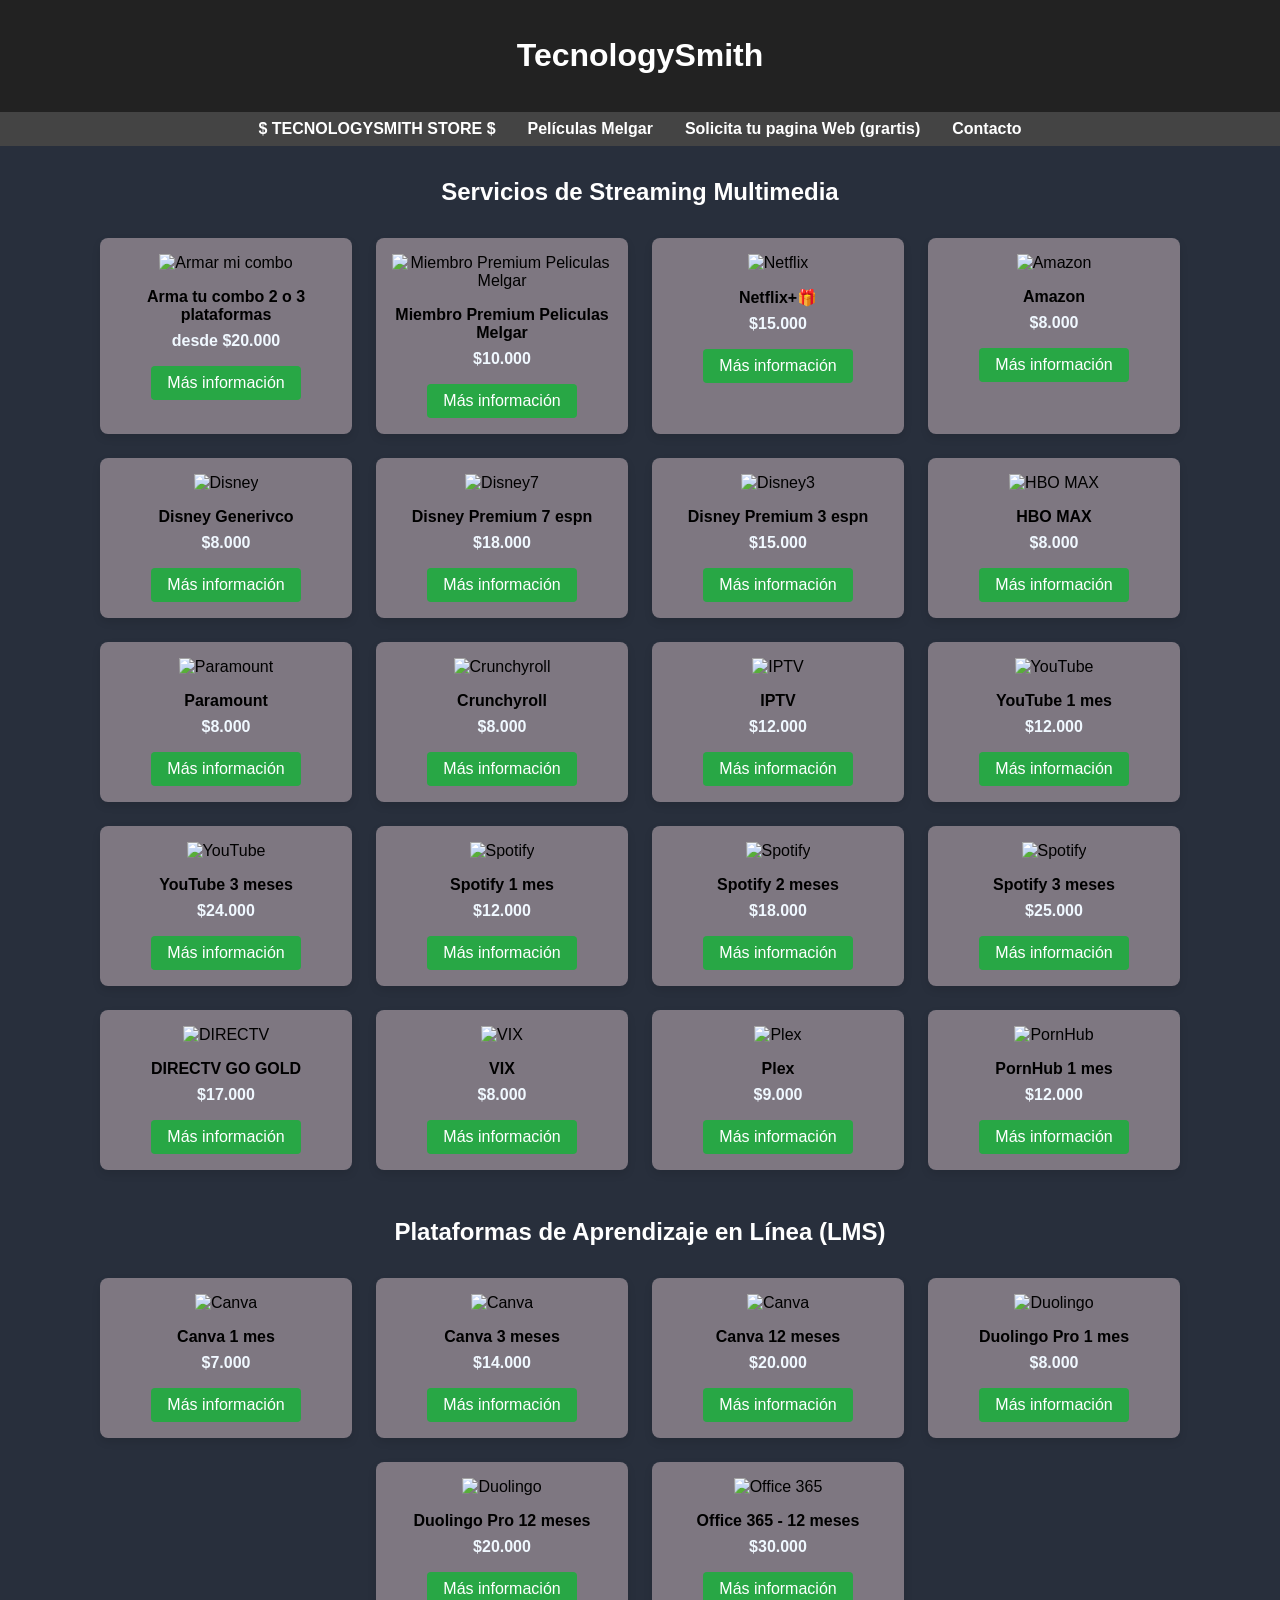
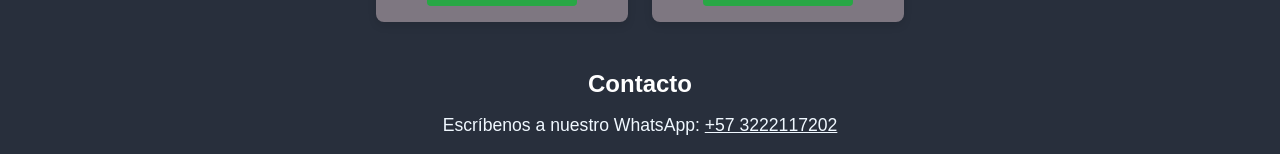
==== index.html @ 88e359df "Update card details and prices in index.html actualización de precios" ====
<!DOCTYPE html>
<html lang="es">
<head>
  <meta charset="UTF-8">
  <meta name="viewport" content="width=device-width, initial-scale=1.0">
  <title>Servicios Digitales - TecnologySmith</title>
  <link rel="icon" href="https://i.ibb.co/8DZznd47/image.png" type="image/png">
  <style>
    html {
  scroll-padding-top: 100px; /* ajusta según la altura de tu navbar */
  scroll-behavior: smooth;   /* para efecto suave */
    }
    body { font-family: Arial, sans-serif; margin: 0; background-color: #282f3c; }
    header { background-color: #222; padding: 1rem; color: white; text-align: center; }
    nav { background-color: #444; display: flex; justify-content: center; gap: 2rem; padding: 0.5rem 0; }
    nav a { color: white; text-decoration: none; font-weight: bold; }
    .section-title { color: white; margin: 2rem auto 1rem; text-align: center; font-size: 1.5rem; }
    p {color: aliceblue;}
    a {color: aliceblue;}
    .cards-container { display: flex; flex-wrap: wrap; justify-content: center; gap: 1.5rem; padding: 1rem; }
    .card { background-color: rgb(126, 119, 129); border-radius: 8px; width: 220px; box-shadow: 0 4px 8px rgba(0,0,0,0.1); text-align: center; padding: 1rem; }
    .card img { width: 100px; height: 100px; object-fit: contain; }
    .card h4 { margin: 1rem 0 0.5rem; }
    .card p { margin: 0.5rem 0; font-weight: bold; }
    .card a { display: inline-block; margin-top: 0.5rem; background-color: #28a745; color: white; padding: 0.5rem 1rem; border-radius: 4px; text-decoration: none; }
  </style>
</head>
<body>

  
  <header>
    <h1>TecnologySmith</h1>
  </header>

  <nav>
    <a href="https://tecnologysmith.github.io/TecnologySmithStore/">$ TECNOLOGYSMITH STORE $</a>
    <a href="https://tecnologysmith.github.io/Peliculas_Melgar.html/">Películas Melgar</a>
    <a href="https://tecnologysmith.github.io/pagina_web_gratis_2/">Solicita tu pagina Web (grartis)</a>
    <a href="#contacto">Contacto</a>
  </nav>

  <section id="streaming">
    <h2 class="section-title">Servicios de Streaming Multimedia</h2>
    <div class="cards-container">
      <div class="card"><img src="https://i.ibb.co/sZp8vVt/images.jpg" alt="Armar mi combo"><h4>Arma tu combo 2 o 3 plataformas</h4><p>desde $20.000</p><a href="https://wa.me/573222117202?text=Hola,%20vengo%20de%20la%20pagina%20y%20quiero%20armar%20mi%20combo%20desde%20$18.000">Más información</a></div>
      <div class="card"><img src="https://i.ibb.co/CpPVYsmy/image.png" alt="Miembro Premium Peliculas Melgar"><h4>Miembro Premium Peliculas Melgar</h4><p>$10.000</p><a href="https://wa.me/573222117202?text=Hola,%20vengo%20de%20la%20pagina%20y%20quiero%20ser%20premium%20$10.000">Más información</a></div>
      <div class="card"><img src="https://i.ibb.co/1JYhz0P1/download.png" alt="Netflix"><h4>Netflix+🎁</h4><p>$15.000</p><a href="https://wa.me/573222117202?text=Hola,%20vengo%20de%20la%20pagina%20y%20quiero%20comprar%20Netflix%20$15.000+🎁">Más información</a></div>
      <div class="card"><img src="https://i.ibb.co/ks0xQ8qT/download.png" alt="Amazon"><h4>Amazon</h4><p>$8.000</p><a href="https://wa.me/573222117202?text=Hola,%20vengo%20de%20la%20pagina%20y%20quiero%20comprar%20Amazon%20$8.000">Más información</a></div>
      <div class="card"><img src="https://upload.wikimedia.org/wikipedia/commons/3/3e/Disney%2B_logo.svg" alt="Disney"><h4>Disney Generivco</h4><p>$8.000</p><a href="https://wa.me/573222117202?text=Hola,%20vengo%20de%20la%20pagina%20y%20quiero%20comprar%20Disney%20$8.000">Más información</a></div>
       <div class="card"><img src="https://i.ibb.co/LX0SXJQg/5152f000-7d6a-4850-9b44-ccae770f310e.jpg" alt="Disney7"><h4>Disney Premium 7 espn</h4><p>$18.000</p><a href="https://wa.me/573222117202?text=Hola,%20vengo%20de%20la%20pagina%20y%20quiero%20comprar%20Disney%20$18.000">Más información</a></div>
       <div class="card"><img src="https://i.ibb.co/p6r0q39M/4ae8b569-9386-4364-a222-c90e71f98461.jpg" alt="Disney3"><h4>Disney Premium 3 espn</h4><p>$15.000</p><a href="https://wa.me/573222117202?text=Hola,%20vengo%20de%20la%20pagina%20y%20quiero%20comprar%20Disney%20$15.000">Más información</a></div>
      <div class="card"><img src="https://upload.wikimedia.org/wikipedia/commons/1/17/HBO_Max_Logo.svg" alt="HBO MAX"><h4>HBO MAX</h4><p>$8.000</p><a href="https://wa.me/573222117202?text=Hola,%20vengo%20de%20la%20pagina%20y%20quiero%20comprar%20HBO%20MAX%20$8.000">Más información</a></div>
      <div class="card"><img src="https://i.ibb.co/1fzgPzZL/download.jpg" alt="Paramount"><h4>Paramount</h4><p>$8.000</p><a href="https://wa.me/573222117202?text=Hola,%20vengo%20de%20la%20pagina%20y%20quiero%20comprar%20Paramount%20$8.000">Más información</a></div>
      <div class="card"><img src="https://i.ibb.co/213QN2Sd/download.jpg" alt="Crunchyroll"><h4>Crunchyroll</h4><p>$8.000</p><a href="https://wa.me/573222117202?text=Hola,%20vengo%20de%20la%20pagina%20y%20quiero%20comprar%20Crunchyroll%20$8.000">Más información</a></div>
      <div class="card"><img src="https://i.ibb.co/fzMTKFvB/download.jpg" alt="IPTV"><h4>IPTV</h4><p>$12.000</p><a href="https://wa.me/573222117202?text=Hola,%20vengo%20de%20la%20pagina%20y%20quiero%20comprar%20IPTV%20$10.000">Más información</a></div>
      <div class="card"><img src="https://upload.wikimedia.org/wikipedia/commons/b/b8/YouTube_Logo_2017.svg" alt="YouTube"><h4>YouTube 1 mes</h4><p>$12.000</p><a href="https://wa.me/573222117202?text=Hola,%20vengo%20de%20la%20pagina%20y%20quiero%20comprar%20YouTube%201%20mes%20$12.000">Más información</a></div>
      <div class="card"><img src="https://upload.wikimedia.org/wikipedia/commons/b/b8/YouTube_Logo_2017.svg" alt="YouTube"><h4>YouTube 3 meses</h4><p>$24.000</p><a href="https://wa.me/573222117202?text=Hola,%20vengo%20de%20la%20pagina%20y%20quiero%20comprar%20YouTube%203%20meses%20$24.000">Más información</a></div>
      <div class="card"><img src="https://upload.wikimedia.org/wikipedia/commons/1/19/Spotify_logo_without_text.svg" alt="Spotify"><h4>Spotify 1 mes</h4><p>$12.000</p><a href="https://wa.me/573222117202?text=Hola,%20vengo%20de%20la%20pagina%20y%20quiero%20comprar%20Spotify%201%20mes%20$12.000">Más información</a></div>
      <div class="card"><img src="https://upload.wikimedia.org/wikipedia/commons/1/19/Spotify_logo_without_text.svg" alt="Spotify"><h4>Spotify 2 meses</h4><p>$18.000</p><a href="https://wa.me/573222117202?text=Hola,%20vengo%20de%20la%20pagina%20y%20quiero%20comprar%20Spotify%202%20meses%20$18.000">Más información</a></div>
      <div class="card"><img src="https://upload.wikimedia.org/wikipedia/commons/1/19/Spotify_logo_without_text.svg" alt="Spotify"><h4>Spotify 3 meses</h4><p>$25.000</p><a href="https://wa.me/573222117202?text=Hola,%20vengo%20de%20la%20pagina%20y%20quiero%20comprar%20Spotify%203%20meses%20$25.000">Más información</a></div>
      <div class="card"><img src="https://i.ibb.co/SXzZcJ9P/image.png" alt="DIRECTV"><h4>DIRECTV GO GOLD</h4><p>$17.000</p><a href="https://wa.me/573222117202?text=Hola,%20vengo%20de%20la%20pagina%20y%20quiero%20comprar%20DIRECTV%20GO%20GOLD%20$17.000">Más información</a></div>
      <div class="card"><img src="https://i.ibb.co/jvc3ghQ3/image.png" alt="VIX"><h4>VIX</h4><p>$8.000</p><a href="https://wa.me/573222117202?text=Hola,%20vengo%20de%20la%20pagina%20y%20quiero%20comprar%20VIX%20$8.000">Más información</a></div>
      <div class="card"><img src="https://i.ibb.co/pjWVJ2SM/image.png" alt="Plex"><h4>Plex</h4><p>$9.000</p><a href="https://wa.me/573222117202?text=Hola,%20vengo%20de%20la%20pagina%20y%20quiero%20comprar%20Plex%20$9.000">Más información</a></div>
      <div class="card"><img src="https://i.ibb.co/8LYLqzZk/image.png" alt="PornHub"><h4>PornHub 1 mes</h4><p>$12.000</p><a href="https://wa.me/573222117202?text=Hola,%20vengo%20de%20la%20pagina%20y%20quiero%20comprar%20PornHub%201%20mes%20$12.000">Más información</a></div>
    </div>
  </section>

  <section id="lms">
    <h2 class="section-title">Plataformas de Aprendizaje en Línea (LMS)</h2>
    <div class="cards-container">
      <div class="card"><img src="https://i.ibb.co/ZzHTC28y/image.png" alt="Canva"><h4>Canva 1 mes</h4><p>$7.000</p><a href="https://wa.me/573222117202?text=Hola,%20vengo%20de%20la%20pagina%20y%20quiero%20comprar%20Canva%201%20mes%20$7.000">Más información</a></div>
      <div class="card"><img src="https://i.ibb.co/ZzHTC28y/image.png" alt="Canva"><h4>Canva 3 meses</h4><p>$14.000</p><a href="https://wa.me/573222117202?text=Hola,%20vengo%20de%20la%20pagina%20y%20quiero%20comprar%20Canva%203%20meses%20$14.000">Más información</a></div>
      <div class="card"><img src="https://i.ibb.co/ZzHTC28y/image.png" alt="Canva"><h4>Canva 12 meses</h4><p>$20.000</p><a href="https://wa.me/573222117202?text=Hola,%20vengo%20de%20la%20pagina%20y%20quiero%20comprar%20Canva%2012%20meses%20$20.000">Más información</a></div>
      <div class="card"><img src="https://i.ibb.co/tMQqkgcK/image.png" alt="Duolingo"><h4>Duolingo Pro 1 mes</h4><p>$8.000</p><a href="https://wa.me/573222117202?text=Hola,%20vengo%20de%20la%20pagina%20y%20quiero%20comprar%20Duolingo%20Pro%201%20mes%20$8.000">Más información</a></div>
      <div class="card"><img src="https://i.ibb.co/tMQqkgcK/image.png" alt="Duolingo"><h4>Duolingo Pro 12 meses</h4><p>$20.000</p><a href="https://wa.me/573222117202?text=Hola,%20vengo%20de%20la%20pagina%20y%20quiero%20comprar%20Duolingo%20Pro%2012%20meses%20$20.000">Más información</a></div>
      <div class="card"><img src="https://i.ibb.co/8nG2CgWk/image.png" alt="Office 365"><h4>Office 365 - 12 meses</h4><p>$30.000</p><a href="https://wa.me/573222117202?text=Hola,%20vengo%20de%20la%20pagina%20y%20quiero%20comprar%20Office%20365%2012%20meses%20$30.000">Más información</a></div>
    </div>
  </section>

  <section id="contacto">
    <h2 class="section-title">Contacto</h2>
    <p style="text-align:center; font-size: 1.1rem;">Escríbenos a nuestro WhatsApp: <a href="https://wa.me/573222117202">+57 3222117202</a></p>
  </section>
</body>
</html>
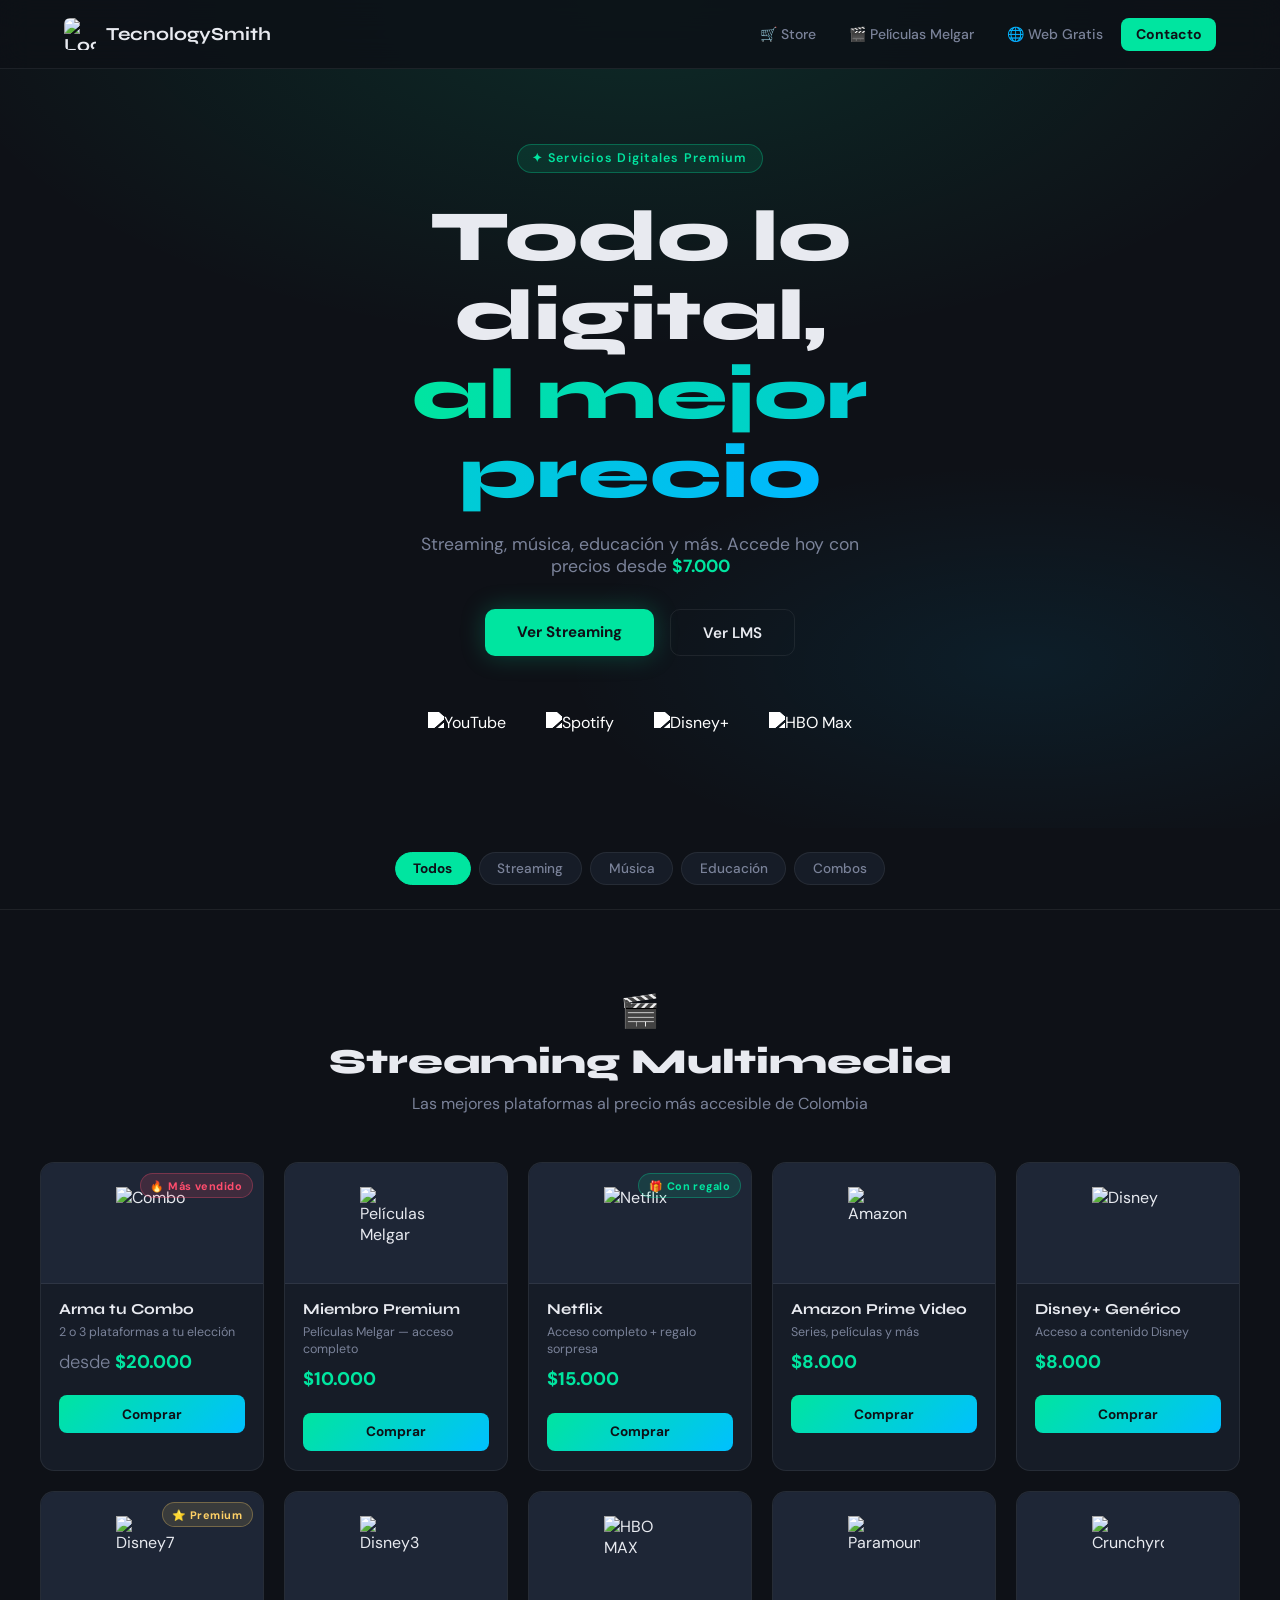
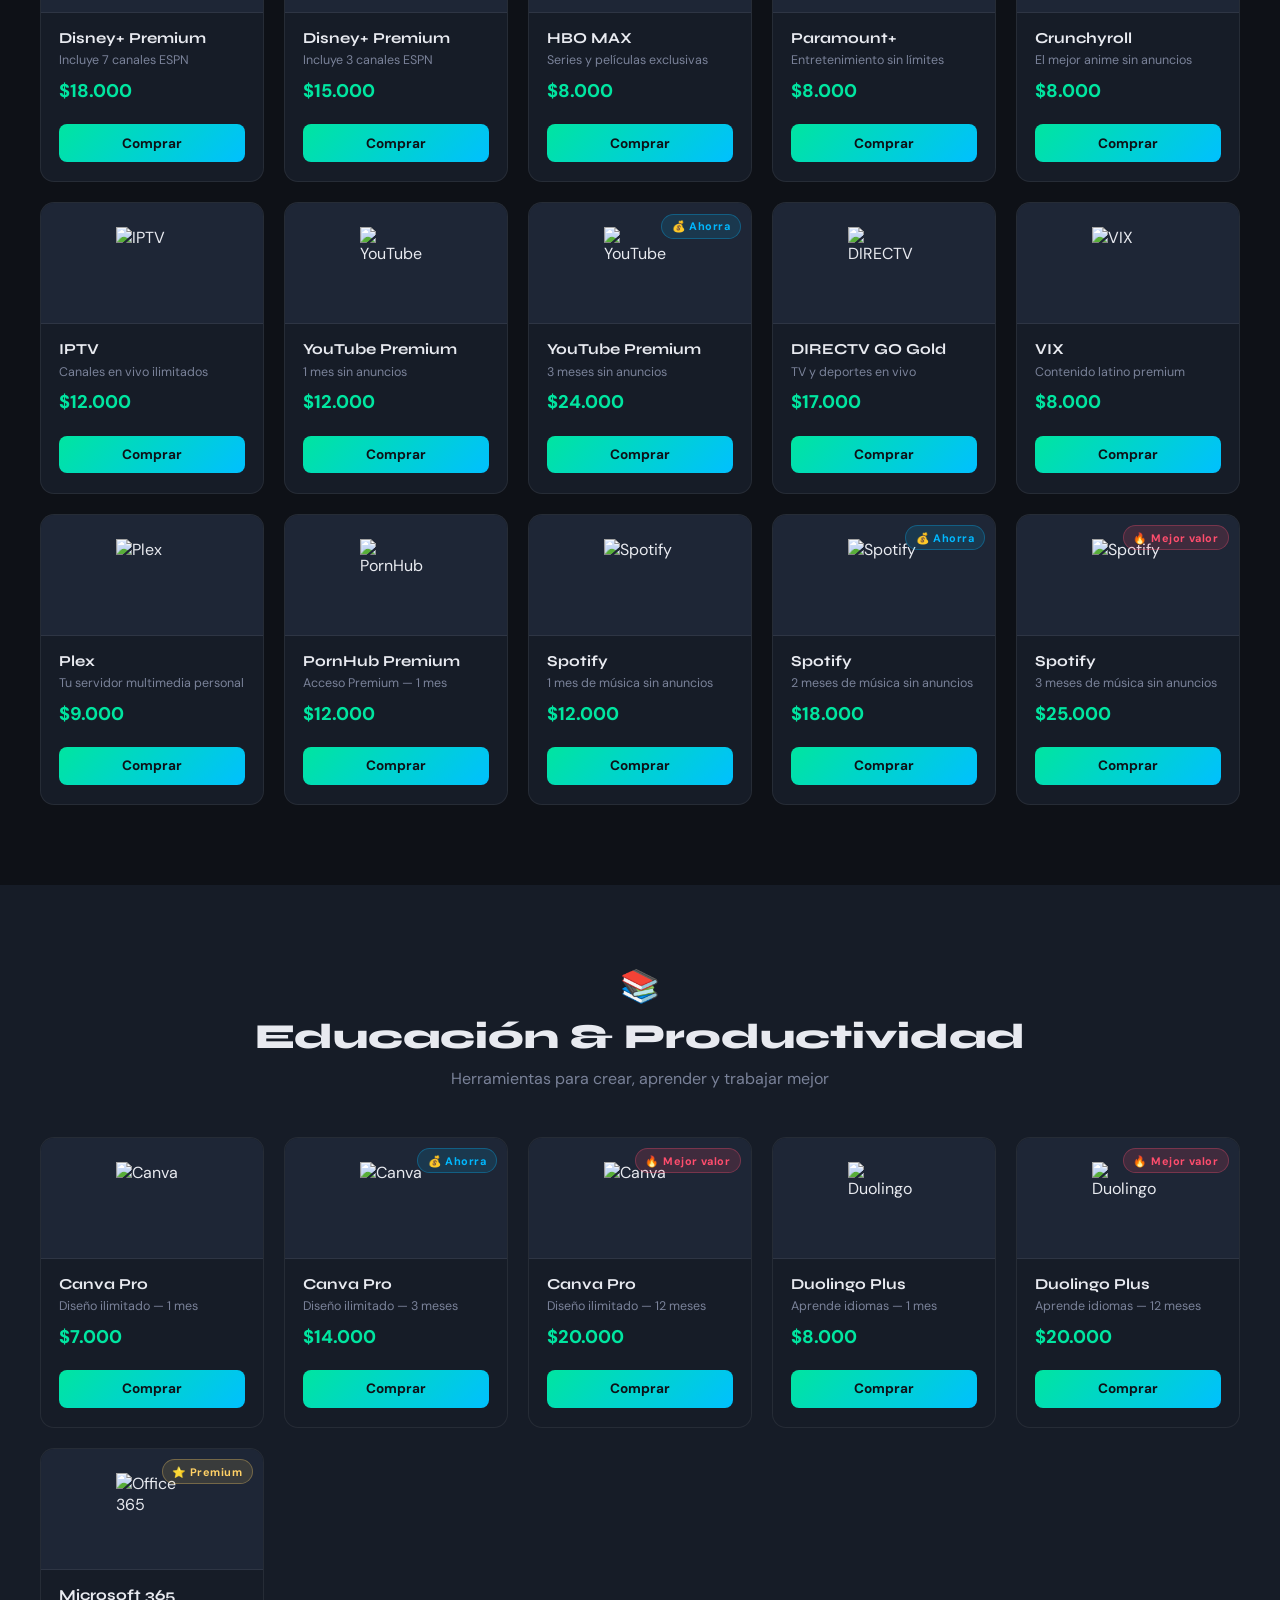
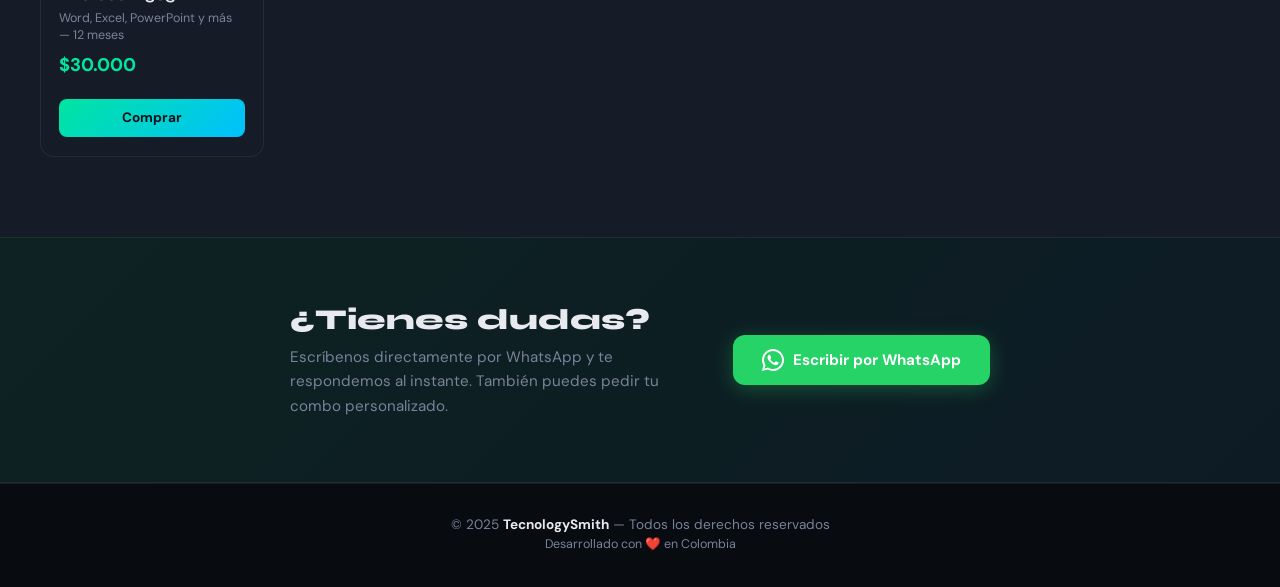
==== commit b7ca9397: "Add files via upload" ====
--- a/index.html
+++ b/index.html
@@ -3,83 +3,382 @@
 <head>
   <meta charset="UTF-8">
   <meta name="viewport" content="width=device-width, initial-scale=1.0">
-  <title>Servicios Digitales - TecnologySmith</title>
+  <title>TecnologySmith — Servicios Digitales</title>
   <link rel="icon" href="https://i.ibb.co/8DZznd47/image.png" type="image/png">
-  <style>
-    html {
-  scroll-padding-top: 100px; /* ajusta según la altura de tu navbar */
-  scroll-behavior: smooth;   /* para efecto suave */
-    }
-    body { font-family: Arial, sans-serif; margin: 0; background-color: #282f3c; }
-    header { background-color: #222; padding: 1rem; color: white; text-align: center; }
-    nav { background-color: #444; display: flex; justify-content: center; gap: 2rem; padding: 0.5rem 0; }
-    nav a { color: white; text-decoration: none; font-weight: bold; }
-    .section-title { color: white; margin: 2rem auto 1rem; text-align: center; font-size: 1.5rem; }
-    p {color: aliceblue;}
-    a {color: aliceblue;}
-    .cards-container { display: flex; flex-wrap: wrap; justify-content: center; gap: 1.5rem; padding: 1rem; }
-    .card { background-color: rgb(126, 119, 129); border-radius: 8px; width: 220px; box-shadow: 0 4px 8px rgba(0,0,0,0.1); text-align: center; padding: 1rem; }
-    .card img { width: 100px; height: 100px; object-fit: contain; }
-    .card h4 { margin: 1rem 0 0.5rem; }
-    .card p { margin: 0.5rem 0; font-weight: bold; }
-    .card a { display: inline-block; margin-top: 0.5rem; background-color: #28a745; color: white; padding: 0.5rem 1rem; border-radius: 4px; text-decoration: none; }
-  </style>
+  <link rel="preconnect" href="https://fonts.googleapis.com">
+  <link href="https://fonts.googleapis.com/css2?family=Syne:wght@400;600;700;800&family=DM+Sans:wght@300;400;500&display=swap" rel="stylesheet">
+  <link rel="stylesheet" href="styles.css">
 </head>
 <body>
 
-  
-  <header>
-    <h1>TecnologySmith</h1>
+  <!-- NAVBAR -->
+  <nav class="navbar" id="navbar">
+    <div class="nav-inner">
+      <a href="#" class="nav-logo">
+        <img src="https://i.ibb.co/8DZznd47/image.png" alt="Logo" class="logo-img">
+        <span>TecnologySmith</span>
+      </a>
+      <button class="hamburger" id="hamburger" aria-label="Menú">
+        <span></span><span></span><span></span>
+      </button>
+      <ul class="nav-links" id="nav-links">
+        <li><a href="https://tecnologysmith.github.io/TecnologySmithStore/" target="_blank">🛒 Store</a></li>
+        <li><a href="https://tecnologysmith.github.io/Peliculas_Melgar.html/" target="_blank">🎬 Películas Melgar</a></li>
+        <li><a href="https://tecnologysmith.github.io/pagina_web_gratis_2/" target="_blank">🌐 Web Gratis</a></li>
+        <li><a href="#contacto" class="nav-cta">Contacto</a></li>
+      </ul>
+    </div>
+  </nav>
+
+  <!-- HERO -->
+  <header class="hero">
+    <div class="hero-bg"></div>
+    <div class="hero-content">
+      <span class="hero-badge">✦ Servicios Digitales Premium</span>
+      <h1 class="hero-title">Todo lo digital,<br><em>al mejor precio</em></h1>
+      <p class="hero-sub">Streaming, música, educación y más. Accede hoy con precios desde <strong>$7.000</strong></p>
+      <div class="hero-btns">
+        <a href="#streaming" class="btn-primary">Ver Streaming</a>
+        <a href="#lms" class="btn-outline">Ver LMS</a>
+      </div>
+    </div>
+    <div class="hero-logos">
+      <img src="https://upload.wikimedia.org/wikipedia/commons/b/b8/YouTube_Logo_2017.svg" alt="YouTube">
+      <img src="https://upload.wikimedia.org/wikipedia/commons/1/19/Spotify_logo_without_text.svg" alt="Spotify">
+      <img src="https://upload.wikimedia.org/wikipedia/commons/3/3e/Disney%2B_logo.svg" alt="Disney+">
+      <img src="https://upload.wikimedia.org/wikipedia/commons/1/17/HBO_Max_Logo.svg" alt="HBO Max">
+    </div>
   </header>
 
-  <nav>
-    <a href="https://tecnologysmith.github.io/TecnologySmithStore/">$ TECNOLOGYSMITH STORE $</a>
-    <a href="https://tecnologysmith.github.io/Peliculas_Melgar.html/">Películas Melgar</a>
-    <a href="https://tecnologysmith.github.io/pagina_web_gratis_2/">Solicita tu pagina Web (grartis)</a>
-    <a href="#contacto">Contacto</a>
-  </nav>
-
-  <section id="streaming">
-    <h2 class="section-title">Servicios de Streaming Multimedia</h2>
-    <div class="cards-container">
-      <div class="card"><img src="https://i.ibb.co/sZp8vVt/images.jpg" alt="Armar mi combo"><h4>Arma tu combo 2 o 3 plataformas</h4><p>desde $20.000</p><a href="https://wa.me/573222117202?text=Hola,%20vengo%20de%20la%20pagina%20y%20quiero%20armar%20mi%20combo%20desde%20$18.000">Más información</a></div>
-      <div class="card"><img src="https://i.ibb.co/CpPVYsmy/image.png" alt="Miembro Premium Peliculas Melgar"><h4>Miembro Premium Peliculas Melgar</h4><p>$10.000</p><a href="https://wa.me/573222117202?text=Hola,%20vengo%20de%20la%20pagina%20y%20quiero%20ser%20premium%20$10.000">Más información</a></div>
-      <div class="card"><img src="https://i.ibb.co/1JYhz0P1/download.png" alt="Netflix"><h4>Netflix+🎁</h4><p>$15.000</p><a href="https://wa.me/573222117202?text=Hola,%20vengo%20de%20la%20pagina%20y%20quiero%20comprar%20Netflix%20$15.000+🎁">Más información</a></div>
-      <div class="card"><img src="https://i.ibb.co/ks0xQ8qT/download.png" alt="Amazon"><h4>Amazon</h4><p>$8.000</p><a href="https://wa.me/573222117202?text=Hola,%20vengo%20de%20la%20pagina%20y%20quiero%20comprar%20Amazon%20$8.000">Más información</a></div>
-      <div class="card"><img src="https://upload.wikimedia.org/wikipedia/commons/3/3e/Disney%2B_logo.svg" alt="Disney"><h4>Disney Generivco</h4><p>$8.000</p><a href="https://wa.me/573222117202?text=Hola,%20vengo%20de%20la%20pagina%20y%20quiero%20comprar%20Disney%20$8.000">Más información</a></div>
-       <div class="card"><img src="https://i.ibb.co/LX0SXJQg/5152f000-7d6a-4850-9b44-ccae770f310e.jpg" alt="Disney7"><h4>Disney Premium 7 espn</h4><p>$18.000</p><a href="https://wa.me/573222117202?text=Hola,%20vengo%20de%20la%20pagina%20y%20quiero%20comprar%20Disney%20$18.000">Más información</a></div>
-       <div class="card"><img src="https://i.ibb.co/p6r0q39M/4ae8b569-9386-4364-a222-c90e71f98461.jpg" alt="Disney3"><h4>Disney Premium 3 espn</h4><p>$15.000</p><a href="https://wa.me/573222117202?text=Hola,%20vengo%20de%20la%20pagina%20y%20quiero%20comprar%20Disney%20$15.000">Más información</a></div>
-      <div class="card"><img src="https://upload.wikimedia.org/wikipedia/commons/1/17/HBO_Max_Logo.svg" alt="HBO MAX"><h4>HBO MAX</h4><p>$8.000</p><a href="https://wa.me/573222117202?text=Hola,%20vengo%20de%20la%20pagina%20y%20quiero%20comprar%20HBO%20MAX%20$8.000">Más información</a></div>
-      <div class="card"><img src="https://i.ibb.co/1fzgPzZL/download.jpg" alt="Paramount"><h4>Paramount</h4><p>$8.000</p><a href="https://wa.me/573222117202?text=Hola,%20vengo%20de%20la%20pagina%20y%20quiero%20comprar%20Paramount%20$8.000">Más información</a></div>
-      <div class="card"><img src="https://i.ibb.co/213QN2Sd/download.jpg" alt="Crunchyroll"><h4>Crunchyroll</h4><p>$8.000</p><a href="https://wa.me/573222117202?text=Hola,%20vengo%20de%20la%20pagina%20y%20quiero%20comprar%20Crunchyroll%20$8.000">Más información</a></div>
-      <div class="card"><img src="https://i.ibb.co/fzMTKFvB/download.jpg" alt="IPTV"><h4>IPTV</h4><p>$12.000</p><a href="https://wa.me/573222117202?text=Hola,%20vengo%20de%20la%20pagina%20y%20quiero%20comprar%20IPTV%20$10.000">Más información</a></div>
-      <div class="card"><img src="https://upload.wikimedia.org/wikipedia/commons/b/b8/YouTube_Logo_2017.svg" alt="YouTube"><h4>YouTube 1 mes</h4><p>$12.000</p><a href="https://wa.me/573222117202?text=Hola,%20vengo%20de%20la%20pagina%20y%20quiero%20comprar%20YouTube%201%20mes%20$12.000">Más información</a></div>
-      <div class="card"><img src="https://upload.wikimedia.org/wikipedia/commons/b/b8/YouTube_Logo_2017.svg" alt="YouTube"><h4>YouTube 3 meses</h4><p>$24.000</p><a href="https://wa.me/573222117202?text=Hola,%20vengo%20de%20la%20pagina%20y%20quiero%20comprar%20YouTube%203%20meses%20$24.000">Más información</a></div>
-      <div class="card"><img src="https://upload.wikimedia.org/wikipedia/commons/1/19/Spotify_logo_without_text.svg" alt="Spotify"><h4>Spotify 1 mes</h4><p>$12.000</p><a href="https://wa.me/573222117202?text=Hola,%20vengo%20de%20la%20pagina%20y%20quiero%20comprar%20Spotify%201%20mes%20$12.000">Más información</a></div>
-      <div class="card"><img src="https://upload.wikimedia.org/wikipedia/commons/1/19/Spotify_logo_without_text.svg" alt="Spotify"><h4>Spotify 2 meses</h4><p>$18.000</p><a href="https://wa.me/573222117202?text=Hola,%20vengo%20de%20la%20pagina%20y%20quiero%20comprar%20Spotify%202%20meses%20$18.000">Más información</a></div>
-      <div class="card"><img src="https://upload.wikimedia.org/wikipedia/commons/1/19/Spotify_logo_without_text.svg" alt="Spotify"><h4>Spotify 3 meses</h4><p>$25.000</p><a href="https://wa.me/573222117202?text=Hola,%20vengo%20de%20la%20pagina%20y%20quiero%20comprar%20Spotify%203%20meses%20$25.000">Más información</a></div>
-      <div class="card"><img src="https://i.ibb.co/SXzZcJ9P/image.png" alt="DIRECTV"><h4>DIRECTV GO GOLD</h4><p>$17.000</p><a href="https://wa.me/573222117202?text=Hola,%20vengo%20de%20la%20pagina%20y%20quiero%20comprar%20DIRECTV%20GO%20GOLD%20$17.000">Más información</a></div>
-      <div class="card"><img src="https://i.ibb.co/jvc3ghQ3/image.png" alt="VIX"><h4>VIX</h4><p>$8.000</p><a href="https://wa.me/573222117202?text=Hola,%20vengo%20de%20la%20pagina%20y%20quiero%20comprar%20VIX%20$8.000">Más información</a></div>
-      <div class="card"><img src="https://i.ibb.co/pjWVJ2SM/image.png" alt="Plex"><h4>Plex</h4><p>$9.000</p><a href="https://wa.me/573222117202?text=Hola,%20vengo%20de%20la%20pagina%20y%20quiero%20comprar%20Plex%20$9.000">Más información</a></div>
-      <div class="card"><img src="https://i.ibb.co/8LYLqzZk/image.png" alt="PornHub"><h4>PornHub 1 mes</h4><p>$12.000</p><a href="https://wa.me/573222117202?text=Hola,%20vengo%20de%20la%20pagina%20y%20quiero%20comprar%20PornHub%201%20mes%20$12.000">Más información</a></div>
+  <!-- FILTER BAR -->
+  <div class="filter-bar">
+    <button class="filter-btn active" data-filter="all">Todos</button>
+    <button class="filter-btn" data-filter="streaming">Streaming</button>
+    <button class="filter-btn" data-filter="musica">Música</button>
+    <button class="filter-btn" data-filter="lms">Educación</button>
+    <button class="filter-btn" data-filter="combo">Combos</button>
+  </div>
+
+  <!-- STREAMING -->
+  <section id="streaming" class="section">
+    <div class="section-header">
+      <div class="section-tag">🎬</div>
+      <h2 class="section-title">Streaming Multimedia</h2>
+      <p class="section-desc">Las mejores plataformas al precio más accesible de Colombia</p>
+    </div>
+
+    <div class="cards-grid">
+
+      <div class="card" data-category="combo" data-aos>
+        <div class="card-badge badge-hot">🔥 Más vendido</div>
+        <div class="card-icon"><img src="https://i.ibb.co/sZp8vVt/images.jpg" alt="Combo"></div>
+        <div class="card-body">
+          <h4>Arma tu Combo</h4>
+          <p class="card-desc">2 o 3 plataformas a tu elección</p>
+          <div class="card-price">desde <strong>$20.000</strong></div>
+          <a class="card-btn" href="https://wa.me/573222117202?text=Hola,%20vengo%20de%20la%20pagina%20y%20quiero%20armar%20mi%20combo%20desde%20$18.000">Comprar</a>
+        </div>
+      </div>
+
+      <div class="card" data-category="streaming" data-aos>
+        <div class="card-icon"><img src="https://i.ibb.co/CpPVYsmy/image.png" alt="Películas Melgar"></div>
+        <div class="card-body">
+          <h4>Miembro Premium</h4>
+          <p class="card-desc">Películas Melgar — acceso completo</p>
+          <div class="card-price"><strong>$10.000</strong></div>
+          <a class="card-btn" href="https://wa.me/573222117202?text=Hola,%20vengo%20de%20la%20pagina%20y%20quiero%20ser%20premium%20$10.000">Comprar</a>
+        </div>
+      </div>
+
+      <div class="card" data-category="streaming" data-aos>
+        <div class="card-badge badge-gift">🎁 Con regalo</div>
+        <div class="card-icon"><img src="https://i.ibb.co/1JYhz0P1/download.png" alt="Netflix"></div>
+        <div class="card-body">
+          <h4>Netflix</h4>
+          <p class="card-desc">Acceso completo + regalo sorpresa</p>
+          <div class="card-price"><strong>$15.000</strong></div>
+          <a class="card-btn" href="https://wa.me/573222117202?text=Hola,%20vengo%20de%20la%20pagina%20y%20quiero%20comprar%20Netflix%20$15.000+🎁">Comprar</a>
+        </div>
+      </div>
+
+      <div class="card" data-category="streaming" data-aos>
+        <div class="card-icon"><img src="https://i.ibb.co/ks0xQ8qT/download.png" alt="Amazon"></div>
+        <div class="card-body">
+          <h4>Amazon Prime Video</h4>
+          <p class="card-desc">Series, películas y más</p>
+          <div class="card-price"><strong>$8.000</strong></div>
+          <a class="card-btn" href="https://wa.me/573222117202?text=Hola,%20vengo%20de%20la%20pagina%20y%20quiero%20comprar%20Amazon%20$8.000">Comprar</a>
+        </div>
+      </div>
+
+      <div class="card" data-category="streaming" data-aos>
+        <div class="card-icon"><img src="https://upload.wikimedia.org/wikipedia/commons/3/3e/Disney%2B_logo.svg" alt="Disney"></div>
+        <div class="card-body">
+          <h4>Disney+ Genérico</h4>
+          <p class="card-desc">Acceso a contenido Disney</p>
+          <div class="card-price"><strong>$8.000</strong></div>
+          <a class="card-btn" href="https://wa.me/573222117202?text=Hola,%20vengo%20de%20la%20pagina%20y%20quiero%20comprar%20Disney%20$8.000">Comprar</a>
+        </div>
+      </div>
+
+      <div class="card" data-category="streaming" data-aos>
+        <div class="card-badge badge-premium">⭐ Premium</div>
+        <div class="card-icon"><img src="https://i.ibb.co/LX0SXJQg/5152f000-7d6a-4850-9b44-ccae770f310e.jpg" alt="Disney7"></div>
+        <div class="card-body">
+          <h4>Disney+ Premium</h4>
+          <p class="card-desc">Incluye 7 canales ESPN</p>
+          <div class="card-price"><strong>$18.000</strong></div>
+          <a class="card-btn" href="https://wa.me/573222117202?text=Hola,%20vengo%20de%20la%20pagina%20y%20quiero%20comprar%20Disney%20$18.000">Comprar</a>
+        </div>
+      </div>
+
+      <div class="card" data-category="streaming" data-aos>
+        <div class="card-icon"><img src="https://i.ibb.co/p6r0q39M/4ae8b569-9386-4364-a222-c90e71f98461.jpg" alt="Disney3"></div>
+        <div class="card-body">
+          <h4>Disney+ Premium</h4>
+          <p class="card-desc">Incluye 3 canales ESPN</p>
+          <div class="card-price"><strong>$15.000</strong></div>
+          <a class="card-btn" href="https://wa.me/573222117202?text=Hola,%20vengo%20de%20la%20pagina%20y%20quiero%20comprar%20Disney%20$15.000">Comprar</a>
+        </div>
+      </div>
+
+      <div class="card" data-category="streaming" data-aos>
+        <div class="card-icon"><img src="https://upload.wikimedia.org/wikipedia/commons/1/17/HBO_Max_Logo.svg" alt="HBO MAX"></div>
+        <div class="card-body">
+          <h4>HBO MAX</h4>
+          <p class="card-desc">Series y películas exclusivas</p>
+          <div class="card-price"><strong>$8.000</strong></div>
+          <a class="card-btn" href="https://wa.me/573222117202?text=Hola,%20vengo%20de%20la%20pagina%20y%20quiero%20comprar%20HBO%20MAX%20$8.000">Comprar</a>
+        </div>
+      </div>
+
+      <div class="card" data-category="streaming" data-aos>
+        <div class="card-icon"><img src="https://i.ibb.co/1fzgPzZL/download.jpg" alt="Paramount"></div>
+        <div class="card-body">
+          <h4>Paramount+</h4>
+          <p class="card-desc">Entretenimiento sin límites</p>
+          <div class="card-price"><strong>$8.000</strong></div>
+          <a class="card-btn" href="https://wa.me/573222117202?text=Hola,%20vengo%20de%20la%20pagina%20y%20quiero%20comprar%20Paramount%20$8.000">Comprar</a>
+        </div>
+      </div>
+
+      <div class="card" data-category="streaming" data-aos>
+        <div class="card-icon"><img src="https://i.ibb.co/213QN2Sd/download.jpg" alt="Crunchyroll"></div>
+        <div class="card-body">
+          <h4>Crunchyroll</h4>
+          <p class="card-desc">El mejor anime sin anuncios</p>
+          <div class="card-price"><strong>$8.000</strong></div>
+          <a class="card-btn" href="https://wa.me/573222117202?text=Hola,%20vengo%20de%20la%20pagina%20y%20quiero%20comprar%20Crunchyroll%20$8.000">Comprar</a>
+        </div>
+      </div>
+
+      <div class="card" data-category="streaming" data-aos>
+        <div class="card-icon"><img src="https://i.ibb.co/fzMTKFvB/download.jpg" alt="IPTV"></div>
+        <div class="card-body">
+          <h4>IPTV</h4>
+          <p class="card-desc">Canales en vivo ilimitados</p>
+          <div class="card-price"><strong>$12.000</strong></div>
+          <a class="card-btn" href="https://wa.me/573222117202?text=Hola,%20vengo%20de%20la%20pagina%20y%20quiero%20comprar%20IPTV%20$10.000">Comprar</a>
+        </div>
+      </div>
+
+      <div class="card" data-category="streaming" data-aos>
+        <div class="card-icon"><img src="https://upload.wikimedia.org/wikipedia/commons/b/b8/YouTube_Logo_2017.svg" alt="YouTube"></div>
+        <div class="card-body">
+          <h4>YouTube Premium</h4>
+          <p class="card-desc">1 mes sin anuncios</p>
+          <div class="card-price"><strong>$12.000</strong></div>
+          <a class="card-btn" href="https://wa.me/573222117202?text=Hola,%20vengo%20de%20la%20pagina%20y%20quiero%20comprar%20YouTube%201%20mes%20$12.000">Comprar</a>
+        </div>
+      </div>
+
+      <div class="card" data-category="streaming" data-aos>
+        <div class="card-badge badge-savings">💰 Ahorra</div>
+        <div class="card-icon"><img src="https://upload.wikimedia.org/wikipedia/commons/b/b8/YouTube_Logo_2017.svg" alt="YouTube"></div>
+        <div class="card-body">
+          <h4>YouTube Premium</h4>
+          <p class="card-desc">3 meses sin anuncios</p>
+          <div class="card-price"><strong>$24.000</strong></div>
+          <a class="card-btn" href="https://wa.me/573222117202?text=Hola,%20vengo%20de%20la%20pagina%20y%20quiero%20comprar%20YouTube%203%20meses%20$24.000">Comprar</a>
+        </div>
+      </div>
+
+      <div class="card" data-category="streaming" data-aos>
+        <div class="card-icon"><img src="https://i.ibb.co/SXzZcJ9P/image.png" alt="DIRECTV"></div>
+        <div class="card-body">
+          <h4>DIRECTV GO Gold</h4>
+          <p class="card-desc">TV y deportes en vivo</p>
+          <div class="card-price"><strong>$17.000</strong></div>
+          <a class="card-btn" href="https://wa.me/573222117202?text=Hola,%20vengo%20de%20la%20pagina%20y%20quiero%20comprar%20DIRECTV%20GO%20GOLD%20$17.000">Comprar</a>
+        </div>
+      </div>
+
+      <div class="card" data-category="streaming" data-aos>
+        <div class="card-icon"><img src="https://i.ibb.co/jvc3ghQ3/image.png" alt="VIX"></div>
+        <div class="card-body">
+          <h4>VIX</h4>
+          <p class="card-desc">Contenido latino premium</p>
+          <div class="card-price"><strong>$8.000</strong></div>
+          <a class="card-btn" href="https://wa.me/573222117202?text=Hola,%20vengo%20de%20la%20pagina%20y%20quiero%20comprar%20VIX%20$8.000">Comprar</a>
+        </div>
+      </div>
+
+      <div class="card" data-category="streaming" data-aos>
+        <div class="card-icon"><img src="https://i.ibb.co/pjWVJ2SM/image.png" alt="Plex"></div>
+        <div class="card-body">
+          <h4>Plex</h4>
+          <p class="card-desc">Tu servidor multimedia personal</p>
+          <div class="card-price"><strong>$9.000</strong></div>
+          <a class="card-btn" href="https://wa.me/573222117202?text=Hola,%20vengo%20de%20la%20pagina%20y%20quiero%20comprar%20Plex%20$9.000">Comprar</a>
+        </div>
+      </div>
+
+      <div class="card" data-category="streaming" data-aos>
+        <div class="card-icon"><img src="https://i.ibb.co/8LYLqzZk/image.png" alt="PornHub"></div>
+        <div class="card-body">
+          <h4>PornHub Premium</h4>
+          <p class="card-desc">Acceso Premium — 1 mes</p>
+          <div class="card-price"><strong>$12.000</strong></div>
+          <a class="card-btn" href="https://wa.me/573222117202?text=Hola,%20vengo%20de%20la%20pagina%20y%20quiero%20comprar%20PornHub%201%20mes%20$12.000">Comprar</a>
+        </div>
+      </div>
+
+      <!-- MÚSICA -->
+      <div class="card" data-category="musica" data-aos>
+        <div class="card-icon"><img src="https://upload.wikimedia.org/wikipedia/commons/1/19/Spotify_logo_without_text.svg" alt="Spotify"></div>
+        <div class="card-body">
+          <h4>Spotify</h4>
+          <p class="card-desc">1 mes de música sin anuncios</p>
+          <div class="card-price"><strong>$12.000</strong></div>
+          <a class="card-btn" href="https://wa.me/573222117202?text=Hola,%20vengo%20de%20la%20pagina%20y%20quiero%20comprar%20Spotify%201%20mes%20$12.000">Comprar</a>
+        </div>
+      </div>
+
+      <div class="card" data-category="musica" data-aos>
+        <div class="card-badge badge-savings">💰 Ahorra</div>
+        <div class="card-icon"><img src="https://upload.wikimedia.org/wikipedia/commons/1/19/Spotify_logo_without_text.svg" alt="Spotify"></div>
+        <div class="card-body">
+          <h4>Spotify</h4>
+          <p class="card-desc">2 meses de música sin anuncios</p>
+          <div class="card-price"><strong>$18.000</strong></div>
+          <a class="card-btn" href="https://wa.me/573222117202?text=Hola,%20vengo%20de%20la%20pagina%20y%20quiero%20comprar%20Spotify%202%20meses%20$18.000">Comprar</a>
+        </div>
+      </div>
+
+      <div class="card" data-category="musica" data-aos>
+        <div class="card-badge badge-hot">🔥 Mejor valor</div>
+        <div class="card-icon"><img src="https://upload.wikimedia.org/wikipedia/commons/1/19/Spotify_logo_without_text.svg" alt="Spotify"></div>
+        <div class="card-body">
+          <h4>Spotify</h4>
+          <p class="card-desc">3 meses de música sin anuncios</p>
+          <div class="card-price"><strong>$25.000</strong></div>
+          <a class="card-btn" href="https://wa.me/573222117202?text=Hola,%20vengo%20de%20la%20pagina%20y%20quiero%20comprar%20Spotify%203%20meses%20$25.000">Comprar</a>
+        </div>
+      </div>
+
     </div>
   </section>
 
-  <section id="lms">
-    <h2 class="section-title">Plataformas de Aprendizaje en Línea (LMS)</h2>
-    <div class="cards-container">
-      <div class="card"><img src="https://i.ibb.co/ZzHTC28y/image.png" alt="Canva"><h4>Canva 1 mes</h4><p>$7.000</p><a href="https://wa.me/573222117202?text=Hola,%20vengo%20de%20la%20pagina%20y%20quiero%20comprar%20Canva%201%20mes%20$7.000">Más información</a></div>
-      <div class="card"><img src="https://i.ibb.co/ZzHTC28y/image.png" alt="Canva"><h4>Canva 3 meses</h4><p>$14.000</p><a href="https://wa.me/573222117202?text=Hola,%20vengo%20de%20la%20pagina%20y%20quiero%20comprar%20Canva%203%20meses%20$14.000">Más información</a></div>
-      <div class="card"><img src="https://i.ibb.co/ZzHTC28y/image.png" alt="Canva"><h4>Canva 12 meses</h4><p>$20.000</p><a href="https://wa.me/573222117202?text=Hola,%20vengo%20de%20la%20pagina%20y%20quiero%20comprar%20Canva%2012%20meses%20$20.000">Más información</a></div>
-      <div class="card"><img src="https://i.ibb.co/tMQqkgcK/image.png" alt="Duolingo"><h4>Duolingo Pro 1 mes</h4><p>$8.000</p><a href="https://wa.me/573222117202?text=Hola,%20vengo%20de%20la%20pagina%20y%20quiero%20comprar%20Duolingo%20Pro%201%20mes%20$8.000">Más información</a></div>
-      <div class="card"><img src="https://i.ibb.co/tMQqkgcK/image.png" alt="Duolingo"><h4>Duolingo Pro 12 meses</h4><p>$20.000</p><a href="https://wa.me/573222117202?text=Hola,%20vengo%20de%20la%20pagina%20y%20quiero%20comprar%20Duolingo%20Pro%2012%20meses%20$20.000">Más información</a></div>
-      <div class="card"><img src="https://i.ibb.co/8nG2CgWk/image.png" alt="Office 365"><h4>Office 365 - 12 meses</h4><p>$30.000</p><a href="https://wa.me/573222117202?text=Hola,%20vengo%20de%20la%20pagina%20y%20quiero%20comprar%20Office%20365%2012%20meses%20$30.000">Más información</a></div>
+  <!-- LMS -->
+  <section id="lms" class="section section-alt">
+    <div class="section-header">
+      <div class="section-tag">📚</div>
+      <h2 class="section-title">Educación & Productividad</h2>
+      <p class="section-desc">Herramientas para crear, aprender y trabajar mejor</p>
+    </div>
+
+    <div class="cards-grid">
+
+      <div class="card" data-category="lms" data-aos>
+        <div class="card-icon"><img src="https://i.ibb.co/ZzHTC28y/image.png" alt="Canva"></div>
+        <div class="card-body">
+          <h4>Canva Pro</h4>
+          <p class="card-desc">Diseño ilimitado — 1 mes</p>
+          <div class="card-price"><strong>$7.000</strong></div>
+          <a class="card-btn" href="https://wa.me/573222117202?text=Hola,%20vengo%20de%20la%20pagina%20y%20quiero%20comprar%20Canva%201%20mes%20$7.000">Comprar</a>
+        </div>
+      </div>
+
+      <div class="card" data-category="lms" data-aos>
+        <div class="card-badge badge-savings">💰 Ahorra</div>
+        <div class="card-icon"><img src="https://i.ibb.co/ZzHTC28y/image.png" alt="Canva"></div>
+        <div class="card-body">
+          <h4>Canva Pro</h4>
+          <p class="card-desc">Diseño ilimitado — 3 meses</p>
+          <div class="card-price"><strong>$14.000</strong></div>
+          <a class="card-btn" href="https://wa.me/573222117202?text=Hola,%20vengo%20de%20la%20pagina%20y%20quiero%20comprar%20Canva%203%20meses%20$14.000">Comprar</a>
+        </div>
+      </div>
+
+      <div class="card" data-category="lms" data-aos>
+        <div class="card-badge badge-hot">🔥 Mejor valor</div>
+        <div class="card-icon"><img src="https://i.ibb.co/ZzHTC28y/image.png" alt="Canva"></div>
+        <div class="card-body">
+          <h4>Canva Pro</h4>
+          <p class="card-desc">Diseño ilimitado — 12 meses</p>
+          <div class="card-price"><strong>$20.000</strong></div>
+          <a class="card-btn" href="https://wa.me/573222117202?text=Hola,%20vengo%20de%20la%20pagina%20y%20quiero%20comprar%20Canva%2012%20meses%20$20.000">Comprar</a>
+        </div>
+      </div>
+
+      <div class="card" data-category="lms" data-aos>
+        <div class="card-icon"><img src="https://i.ibb.co/tMQqkgcK/image.png" alt="Duolingo"></div>
+        <div class="card-body">
+          <h4>Duolingo Plus</h4>
+          <p class="card-desc">Aprende idiomas — 1 mes</p>
+          <div class="card-price"><strong>$8.000</strong></div>
+          <a class="card-btn" href="https://wa.me/573222117202?text=Hola,%20vengo%20de%20la%20pagina%20y%20quiero%20comprar%20Duolingo%20Pro%201%20mes%20$8.000">Comprar</a>
+        </div>
+      </div>
+
+      <div class="card" data-category="lms" data-aos>
+        <div class="card-badge badge-hot">🔥 Mejor valor</div>
+        <div class="card-icon"><img src="https://i.ibb.co/tMQqkgcK/image.png" alt="Duolingo"></div>
+        <div class="card-body">
+          <h4>Duolingo Plus</h4>
+          <p class="card-desc">Aprende idiomas — 12 meses</p>
+          <div class="card-price"><strong>$20.000</strong></div>
+          <a class="card-btn" href="https://wa.me/573222117202?text=Hola,%20vengo%20de%20la%20pagina%20y%20quiero%20comprar%20Duolingo%20Pro%2012%20meses%20$20.000">Comprar</a>
+        </div>
+      </div>
+
+      <div class="card" data-category="lms" data-aos>
+        <div class="card-badge badge-premium">⭐ Premium</div>
+        <div class="card-icon"><img src="https://i.ibb.co/8nG2CgWk/image.png" alt="Office 365"></div>
+        <div class="card-body">
+          <h4>Microsoft 365</h4>
+          <p class="card-desc">Word, Excel, PowerPoint y más — 12 meses</p>
+          <div class="card-price"><strong>$30.000</strong></div>
+          <a class="card-btn" href="https://wa.me/573222117202?text=Hola,%20vengo%20de%20la%20pagina%20y%20quiero%20comprar%20Office%20365%2012%20meses%20$30.000">Comprar</a>
+        </div>
+      </div>
+
     </div>
   </section>
 
-  <section id="contacto">
-    <h2 class="section-title">Contacto</h2>
-    <p style="text-align:center; font-size: 1.1rem;">Escríbenos a nuestro WhatsApp: <a href="https://wa.me/573222117202">+57 3222117202</a></p>
+  <!-- CONTACTO -->
+  <section id="contacto" class="section-contact">
+    <div class="contact-inner">
+      <div class="contact-text">
+        <h2>¿Tienes dudas?</h2>
+        <p>Escríbenos directamente por WhatsApp y te respondemos al instante. También puedes pedir tu combo personalizado.</p>
+      </div>
+      <a class="contact-btn" href="https://wa.me/573222117202?text=Hola,%20tengo%20una%20pregunta%20sobre%20los%20servicios" target="_blank">
+        <svg viewBox="0 0 24 24" fill="currentColor" width="22" height="22"><path d="M17.472 14.382c-.297-.149-1.758-.867-2.03-.967-.273-.099-.471-.148-.67.15-.197.297-.767.966-.94 1.164-.173.199-.347.223-.644.075-.297-.15-1.255-.463-2.39-1.475-.883-.788-1.48-1.761-1.653-2.059-.173-.297-.018-.458.13-.606.134-.133.298-.347.446-.52.149-.174.198-.298.298-.497.099-.198.05-.371-.025-.52-.075-.149-.669-1.612-.916-2.207-.242-.579-.487-.5-.669-.51-.173-.008-.371-.01-.57-.01-.198 0-.52.074-.792.372-.272.297-1.04 1.016-1.04 2.479 0 1.462 1.065 2.875 1.213 3.074.149.198 2.096 3.2 5.077 4.487.709.306 1.262.489 1.694.625.712.227 1.36.195 1.871.118.571-.085 1.758-.719 2.006-1.413.248-.694.248-1.289.173-1.413-.074-.124-.272-.198-.57-.347z"/><path d="M12 0C5.373 0 0 5.373 0 12c0 2.123.554 4.118 1.528 5.855L0 24l6.335-1.508A11.945 11.945 0 0012 24c6.627 0 12-5.373 12-12S18.627 0 12 0zm0 21.818a9.797 9.797 0 01-5.031-1.388l-.361-.214-3.74.98.998-3.648-.235-.374A9.793 9.793 0 012.182 12C2.182 6.57 6.57 2.182 12 2.182S21.818 6.57 21.818 12 17.43 21.818 12 21.818z"/></svg>
+        Escribir por WhatsApp
+      </a>
+    </div>
   </section>
+
+  <!-- FOOTER -->
+  <footer class="footer">
+    <p>© 2025 <strong>TecnologySmith</strong> — Todos los derechos reservados</p>
+    <p class="footer-sub">Desarrollado con ❤️ en Colombia</p>
+  </footer>
+
+  <!-- BACK TO TOP -->
+  <button class="back-top" id="backTop" aria-label="Volver arriba">↑</button>
+
+  <script src="script.js"></script>
 </body>
 </html>
--- a/styles.css
+++ b/styles.css
@@ -0,0 +1,374 @@
+/* ===========================
+   TECNOLOGYSMITH — STYLES.CSS
+   =========================== */
+
+:root {
+  --bg:       #0e1117;
+  --surface:  #161c27;
+  --surface2: #1e2636;
+  --border:   rgba(255,255,255,0.07);
+  --accent:   #00e5a0;
+  --accent2:  #00b8ff;
+  --danger:   #ff4d6d;
+  --gold:     #ffd166;
+  --text:     #e8eaf0;
+  --muted:    #7a8299;
+  --radius:   14px;
+  --font-head: 'Syne', sans-serif;
+  --font-body: 'DM Sans', sans-serif;
+}
+
+*, *::before, *::after { box-sizing: border-box; margin: 0; padding: 0; }
+
+html {
+  scroll-behavior: smooth;
+  scroll-padding-top: 80px;
+}
+
+body {
+  font-family: var(--font-body);
+  background: var(--bg);
+  color: var(--text);
+  overflow-x: hidden;
+}
+
+/* ── SCROLLBAR ── */
+::-webkit-scrollbar { width: 6px; }
+::-webkit-scrollbar-track { background: var(--bg); }
+::-webkit-scrollbar-thumb { background: var(--accent); border-radius: 99px; }
+
+/* ── NAVBAR ── */
+.navbar {
+  position: fixed; top: 0; left: 0; right: 0; z-index: 1000;
+  background: rgba(14,17,23,0.85);
+  backdrop-filter: blur(16px);
+  border-bottom: 1px solid var(--border);
+  transition: background 0.3s;
+}
+.navbar.scrolled { background: rgba(14,17,23,0.97); }
+
+.nav-inner {
+  max-width: 1200px; margin: 0 auto;
+  padding: 0 1.5rem;
+  height: 68px;
+  display: flex; align-items: center; justify-content: space-between;
+}
+
+.nav-logo {
+  display: flex; align-items: center; gap: 0.6rem;
+  text-decoration: none; color: var(--text);
+  font-family: var(--font-head); font-size: 1.15rem; font-weight: 700;
+}
+.logo-img { width: 32px; height: 32px; object-fit: contain; border-radius: 6px; }
+
+.nav-links {
+  display: flex; align-items: center; gap: 0.25rem;
+  list-style: none;
+}
+.nav-links li a {
+  color: var(--muted); text-decoration: none;
+  font-size: 0.875rem; font-weight: 500;
+  padding: 0.45rem 0.9rem; border-radius: 8px;
+  transition: color 0.2s, background 0.2s;
+}
+.nav-links li a:hover { color: var(--text); background: var(--surface2); }
+
+.nav-cta {
+  background: var(--accent) !important;
+  color: #0e1117 !important;
+  font-weight: 700 !important;
+}
+.nav-cta:hover { background: #00c988 !important; }
+
+.hamburger {
+  display: none;
+  flex-direction: column; gap: 5px;
+  background: none; border: none; cursor: pointer; padding: 4px;
+}
+.hamburger span {
+  display: block; width: 22px; height: 2px;
+  background: var(--text); border-radius: 2px;
+  transition: transform 0.3s, opacity 0.3s;
+}
+
+/* ── HERO ── */
+.hero {
+  min-height: 92vh;
+  display: flex; flex-direction: column;
+  align-items: center; justify-content: center;
+  padding: 120px 1.5rem 4rem;
+  position: relative; overflow: hidden;
+  text-align: center;
+}
+
+.hero-bg {
+  position: absolute; inset: 0; z-index: 0;
+  background:
+    radial-gradient(ellipse 80% 60% at 50% 0%, rgba(0,229,160,0.12) 0%, transparent 70%),
+    radial-gradient(ellipse 60% 40% at 80% 80%, rgba(0,184,255,0.08) 0%, transparent 60%);
+}
+
+.hero-content { position: relative; z-index: 1; max-width: 720px; }
+
+.hero-badge {
+  display: inline-block;
+  background: rgba(0,229,160,0.1);
+  border: 1px solid rgba(0,229,160,0.3);
+  color: var(--accent);
+  font-size: 0.78rem; font-weight: 600; letter-spacing: 0.1em;
+  padding: 0.35rem 0.9rem; border-radius: 99px;
+  margin-bottom: 1.5rem;
+  animation: fadeDown 0.6s ease both;
+}
+
+.hero-title {
+  font-family: var(--font-head);
+  font-size: clamp(2.5rem, 6vw, 4.5rem);
+  font-weight: 800; line-height: 1.1;
+  margin-bottom: 1.2rem;
+  animation: fadeDown 0.7s 0.1s ease both;
+}
+.hero-title em {
+  font-style: normal;
+  background: linear-gradient(90deg, var(--accent), var(--accent2));
+  -webkit-background-clip: text; -webkit-text-fill-color: transparent;
+}
+
+.hero-sub {
+  color: var(--muted); font-size: 1.1rem;
+  max-width: 500px; margin: 0 auto 2rem;
+  animation: fadeDown 0.7s 0.2s ease both;
+}
+.hero-sub strong { color: var(--accent); }
+
+.hero-btns {
+  display: flex; gap: 1rem; justify-content: center; flex-wrap: wrap;
+  animation: fadeDown 0.7s 0.3s ease both;
+}
+
+.btn-primary {
+  background: var(--accent); color: #0e1117;
+  padding: 0.8rem 2rem; border-radius: 10px;
+  font-weight: 700; text-decoration: none; font-size: 0.95rem;
+  transition: transform 0.2s, box-shadow 0.2s;
+  box-shadow: 0 0 24px rgba(0,229,160,0.25);
+}
+.btn-primary:hover { transform: translateY(-2px); box-shadow: 0 0 32px rgba(0,229,160,0.4); }
+
+.btn-outline {
+  border: 1.5px solid var(--border); color: var(--text);
+  padding: 0.8rem 2rem; border-radius: 10px;
+  font-weight: 600; text-decoration: none; font-size: 0.95rem;
+  transition: border-color 0.2s, background 0.2s;
+}
+.btn-outline:hover { border-color: var(--accent); background: rgba(0,229,160,0.06); }
+
+.hero-logos {
+  position: relative; z-index: 1;
+  margin-top: 3.5rem;
+  display: flex; align-items: center; justify-content: center;
+  gap: 2.5rem; flex-wrap: wrap; opacity: 0.35;
+  animation: fadeDown 0.7s 0.5s ease both;
+}
+.hero-logos img { height: 28px; object-fit: contain; filter: brightness(0) invert(1); }
+
+/* ── FILTER BAR ── */
+.filter-bar {
+  display: flex; align-items: center; justify-content: center;
+  gap: 0.5rem; flex-wrap: wrap;
+  padding: 1.5rem 1rem;
+  border-bottom: 1px solid var(--border);
+}
+
+.filter-btn {
+  background: var(--surface); border: 1px solid var(--border);
+  color: var(--muted); cursor: pointer;
+  padding: 0.45rem 1.1rem; border-radius: 99px;
+  font-family: var(--font-body); font-size: 0.85rem; font-weight: 500;
+  transition: all 0.2s;
+}
+.filter-btn:hover { color: var(--text); border-color: rgba(255,255,255,0.2); }
+.filter-btn.active {
+  background: var(--accent); color: #0e1117;
+  border-color: var(--accent); font-weight: 700;
+}
+
+/* ── SECTIONS ── */
+.section { padding: 5rem 1.5rem; }
+.section-alt { background: var(--surface); }
+
+.section-header {
+  text-align: center; margin-bottom: 3rem;
+}
+.section-tag {
+  font-size: 2rem; margin-bottom: 0.5rem;
+}
+.section-title {
+  font-family: var(--font-head); font-size: clamp(1.6rem, 3vw, 2.2rem);
+  font-weight: 800; margin-bottom: 0.6rem;
+}
+.section-desc { color: var(--muted); font-size: 1rem; }
+
+/* ── CARDS GRID ── */
+.cards-grid {
+  max-width: 1200px; margin: 0 auto;
+  display: grid;
+  grid-template-columns: repeat(auto-fill, minmax(210px, 1fr));
+  gap: 1.25rem;
+}
+
+.card {
+  background: var(--surface);
+  border: 1px solid var(--border);
+  border-radius: var(--radius);
+  overflow: hidden;
+  position: relative;
+  display: flex; flex-direction: column;
+  transition: transform 0.25s, border-color 0.25s, box-shadow 0.25s;
+  animation: fadeUp 0.5s ease both;
+}
+.card:hover {
+  transform: translateY(-5px);
+  border-color: rgba(0,229,160,0.3);
+  box-shadow: 0 12px 40px rgba(0,0,0,0.3), 0 0 0 1px rgba(0,229,160,0.1);
+}
+
+.card-badge {
+  position: absolute; top: 0.65rem; right: 0.65rem;
+  font-size: 0.68rem; font-weight: 700; letter-spacing: 0.04em;
+  padding: 0.28rem 0.6rem; border-radius: 99px;
+  z-index: 2;
+}
+.badge-hot     { background: rgba(255,77,109,0.15); color: #ff4d6d; border: 1px solid rgba(255,77,109,0.3); }
+.badge-gift    { background: rgba(0,229,160,0.12); color: var(--accent); border: 1px solid rgba(0,229,160,0.3); }
+.badge-premium { background: rgba(255,209,102,0.12); color: var(--gold); border: 1px solid rgba(255,209,102,0.3); }
+.badge-savings { background: rgba(0,184,255,0.12); color: var(--accent2); border: 1px solid rgba(0,184,255,0.3); }
+
+.card-icon {
+  background: var(--surface2);
+  display: flex; align-items: center; justify-content: center;
+  padding: 1.5rem 1rem;
+  border-bottom: 1px solid var(--border);
+}
+.card-icon img {
+  width: 72px; height: 72px;
+  object-fit: contain;
+  transition: transform 0.3s;
+}
+.card:hover .card-icon img { transform: scale(1.07); }
+
+.card-body {
+  padding: 1rem 1.1rem 1.2rem;
+  display: flex; flex-direction: column; gap: 0.35rem;
+  flex: 1;
+}
+.card-body h4 {
+  font-family: var(--font-head); font-size: 0.95rem; font-weight: 700;
+}
+.card-desc { color: var(--muted); font-size: 0.78rem; line-height: 1.4; }
+
+.card-price {
+  font-size: 1.15rem; font-weight: 300; color: var(--muted);
+  margin-top: 0.2rem;
+}
+.card-price strong { color: var(--accent); font-weight: 800; }
+
+.card-btn {
+  display: block; margin-top: auto; padding-top: 0.9rem;
+  background: linear-gradient(135deg, var(--accent), #00c0ff);
+  color: #0e1117; font-weight: 700; font-size: 0.85rem;
+  text-align: center; text-decoration: none;
+  padding: 0.65rem 1rem; border-radius: 8px;
+  margin-top: 1rem;
+  transition: opacity 0.2s, transform 0.2s;
+}
+.card-btn:hover { opacity: 0.88; transform: scale(1.02); }
+
+/* ── CARD HIDDEN (filter) ── */
+.card.hidden {
+  display: none;
+}
+
+/* ── CONTACT ── */
+.section-contact {
+  background: linear-gradient(135deg, rgba(0,229,160,0.08), rgba(0,184,255,0.06));
+  border-top: 1px solid var(--border);
+  border-bottom: 1px solid var(--border);
+  padding: 4rem 1.5rem;
+}
+.contact-inner {
+  max-width: 700px; margin: 0 auto;
+  display: flex; align-items: center; justify-content: space-between;
+  gap: 2rem; flex-wrap: wrap; text-align: left;
+}
+.contact-text h2 {
+  font-family: var(--font-head); font-size: 1.8rem; font-weight: 800;
+  margin-bottom: 0.5rem;
+}
+.contact-text p { color: var(--muted); font-size: 0.95rem; max-width: 400px; line-height: 1.6; }
+
+.contact-btn {
+  display: flex; align-items: center; gap: 0.6rem;
+  background: #25d366; color: #fff;
+  font-weight: 700; font-size: 0.95rem;
+  padding: 0.85rem 1.8rem; border-radius: 12px;
+  text-decoration: none; white-space: nowrap;
+  transition: transform 0.2s, box-shadow 0.2s;
+  box-shadow: 0 4px 20px rgba(37,211,102,0.3);
+}
+.contact-btn:hover { transform: translateY(-2px); box-shadow: 0 8px 28px rgba(37,211,102,0.4); }
+
+/* ── FOOTER ── */
+.footer {
+  background: #080b10; border-top: 1px solid var(--border);
+  padding: 2rem 1.5rem; text-align: center;
+}
+.footer p { color: var(--muted); font-size: 0.85rem; margin-bottom: 0.2rem; }
+.footer strong { color: var(--text); }
+.footer-sub { font-size: 0.78rem !important; }
+
+/* ── BACK TO TOP ── */
+.back-top {
+  position: fixed; bottom: 1.5rem; right: 1.5rem; z-index: 900;
+  width: 42px; height: 42px; border-radius: 50%;
+  background: var(--accent); color: #0e1117;
+  border: none; font-size: 1.1rem; font-weight: 700;
+  cursor: pointer; opacity: 0; pointer-events: none;
+  transition: opacity 0.3s, transform 0.2s;
+  box-shadow: 0 4px 16px rgba(0,229,160,0.3);
+}
+.back-top.visible { opacity: 1; pointer-events: auto; }
+.back-top:hover { transform: scale(1.1); }
+
+/* ── ANIMATIONS ── */
+@keyframes fadeDown {
+  from { opacity: 0; transform: translateY(-16px); }
+  to   { opacity: 1; transform: translateY(0); }
+}
+@keyframes fadeUp {
+  from { opacity: 0; transform: translateY(20px); }
+  to   { opacity: 1; transform: translateY(0); }
+}
+
+/* ── RESPONSIVE ── */
+@media (max-width: 768px) {
+  .nav-links {
+    display: none; flex-direction: column;
+    position: absolute; top: 68px; left: 0; right: 0;
+    background: rgba(14,17,23,0.98);
+    border-bottom: 1px solid var(--border);
+    padding: 1rem;
+    gap: 0.25rem;
+  }
+  .nav-links.open { display: flex; }
+  .nav-links li a { padding: 0.75rem 1rem; display: block; border-radius: 8px; }
+  .hamburger { display: flex; }
+
+  .contact-inner { flex-direction: column; text-align: center; }
+  .contact-text p { max-width: 100%; }
+
+  .hero-logos { gap: 1.5rem; }
+  .hero-logos img { height: 20px; }
+
+  .cards-grid { grid-template-columns: repeat(auto-fill, minmax(155px, 1fr)); gap: 0.9rem; }
+}
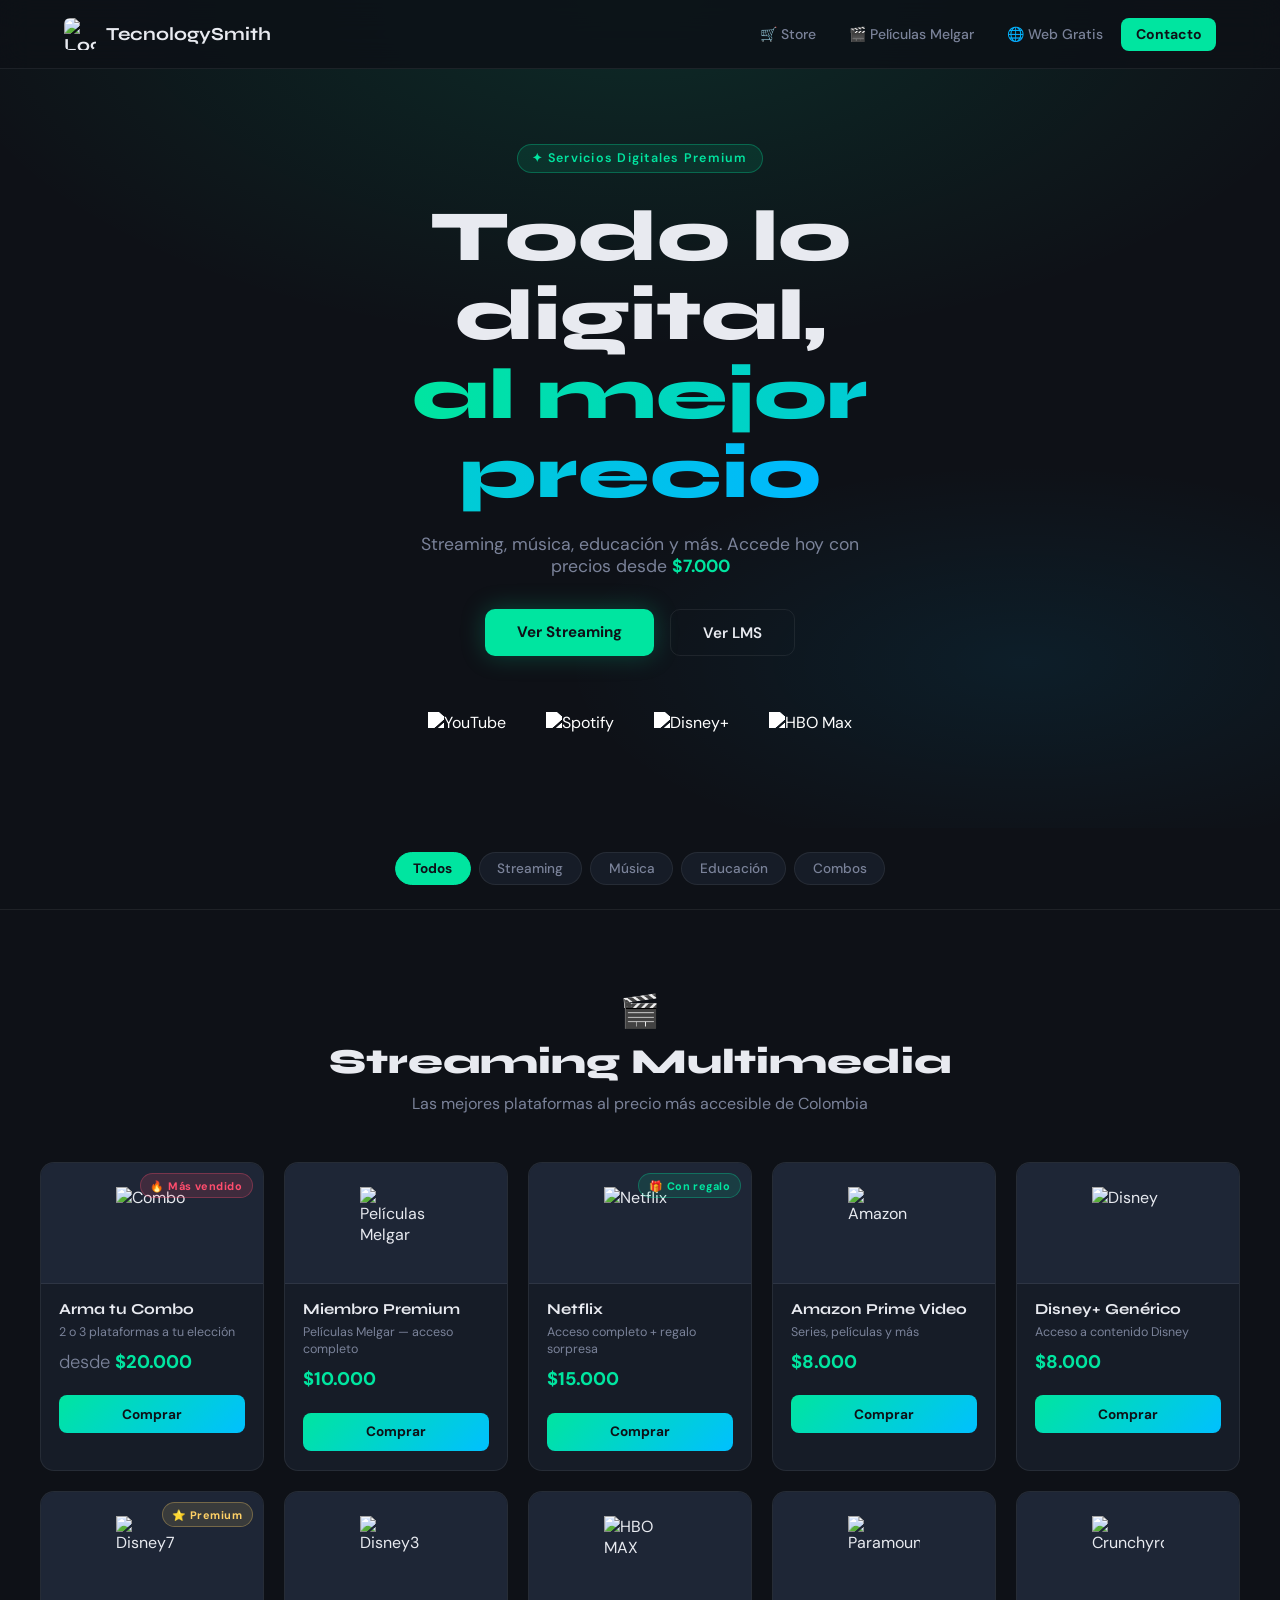
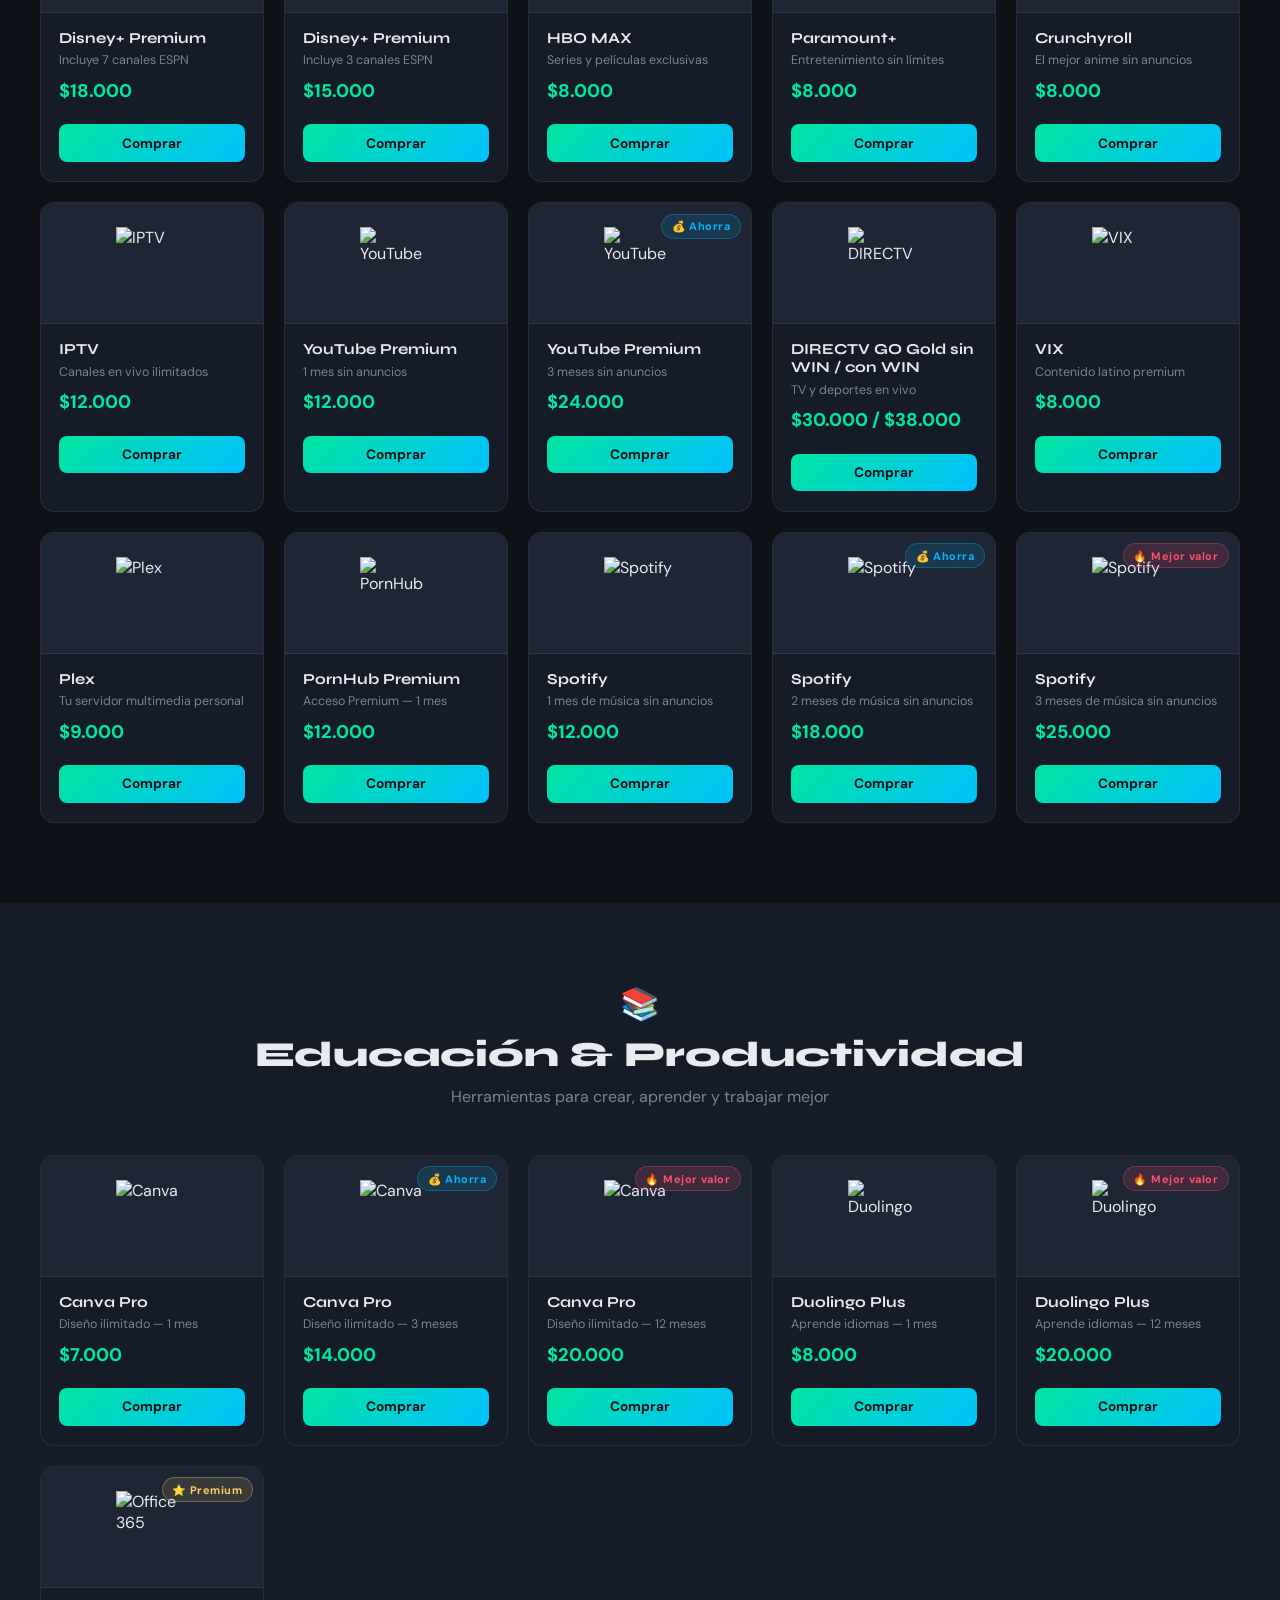
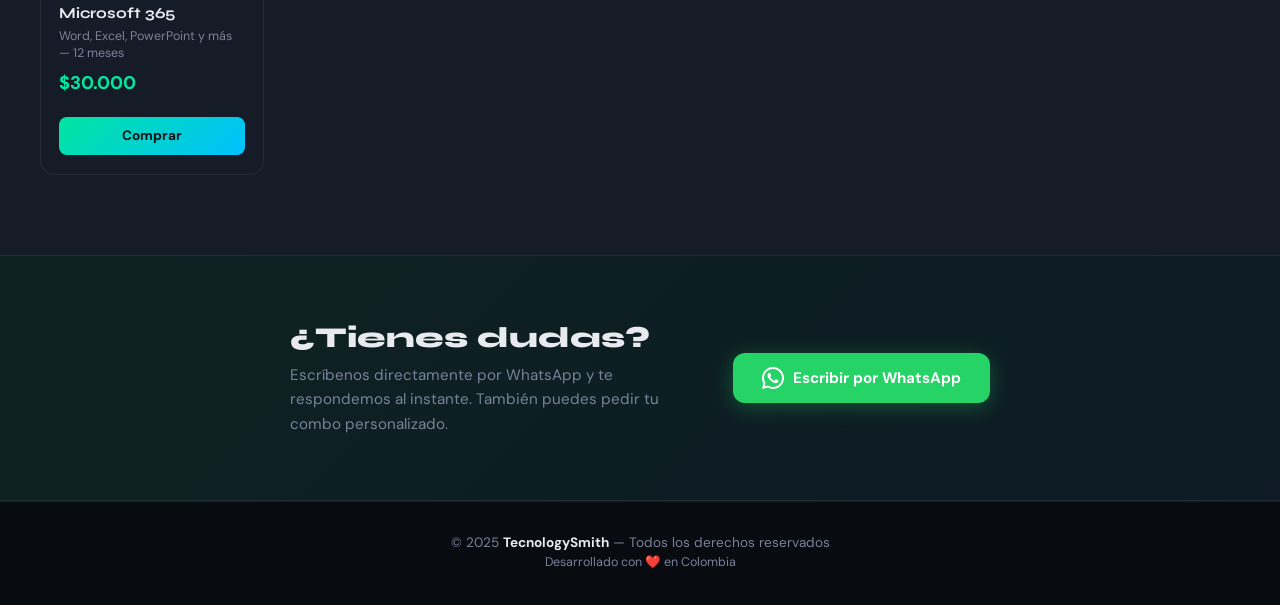
==== commit 1ea5a241: "Update DIRECTV GO Gold pricing and title" ====
--- a/index.html
+++ b/index.html
@@ -206,9 +206,9 @@
       <div class="card" data-category="streaming" data-aos>
         <div class="card-icon"><img src="https://i.ibb.co/SXzZcJ9P/image.png" alt="DIRECTV"></div>
         <div class="card-body">
-          <h4>DIRECTV GO Gold</h4>
+          <h4>DIRECTV GO Gold sin WIN / con WIN</h4>
           <p class="card-desc">TV y deportes en vivo</p>
-          <div class="card-price"><strong>$17.000</strong></div>
+          <div class="card-price"><strong>$30.000 / $38.000</strong></div>
           <a class="card-btn" href="https://wa.me/573222117202?text=Hola,%20vengo%20de%20la%20pagina%20y%20quiero%20comprar%20DIRECTV%20GO%20GOLD%20$17.000">Comprar</a>
         </div>
       </div>
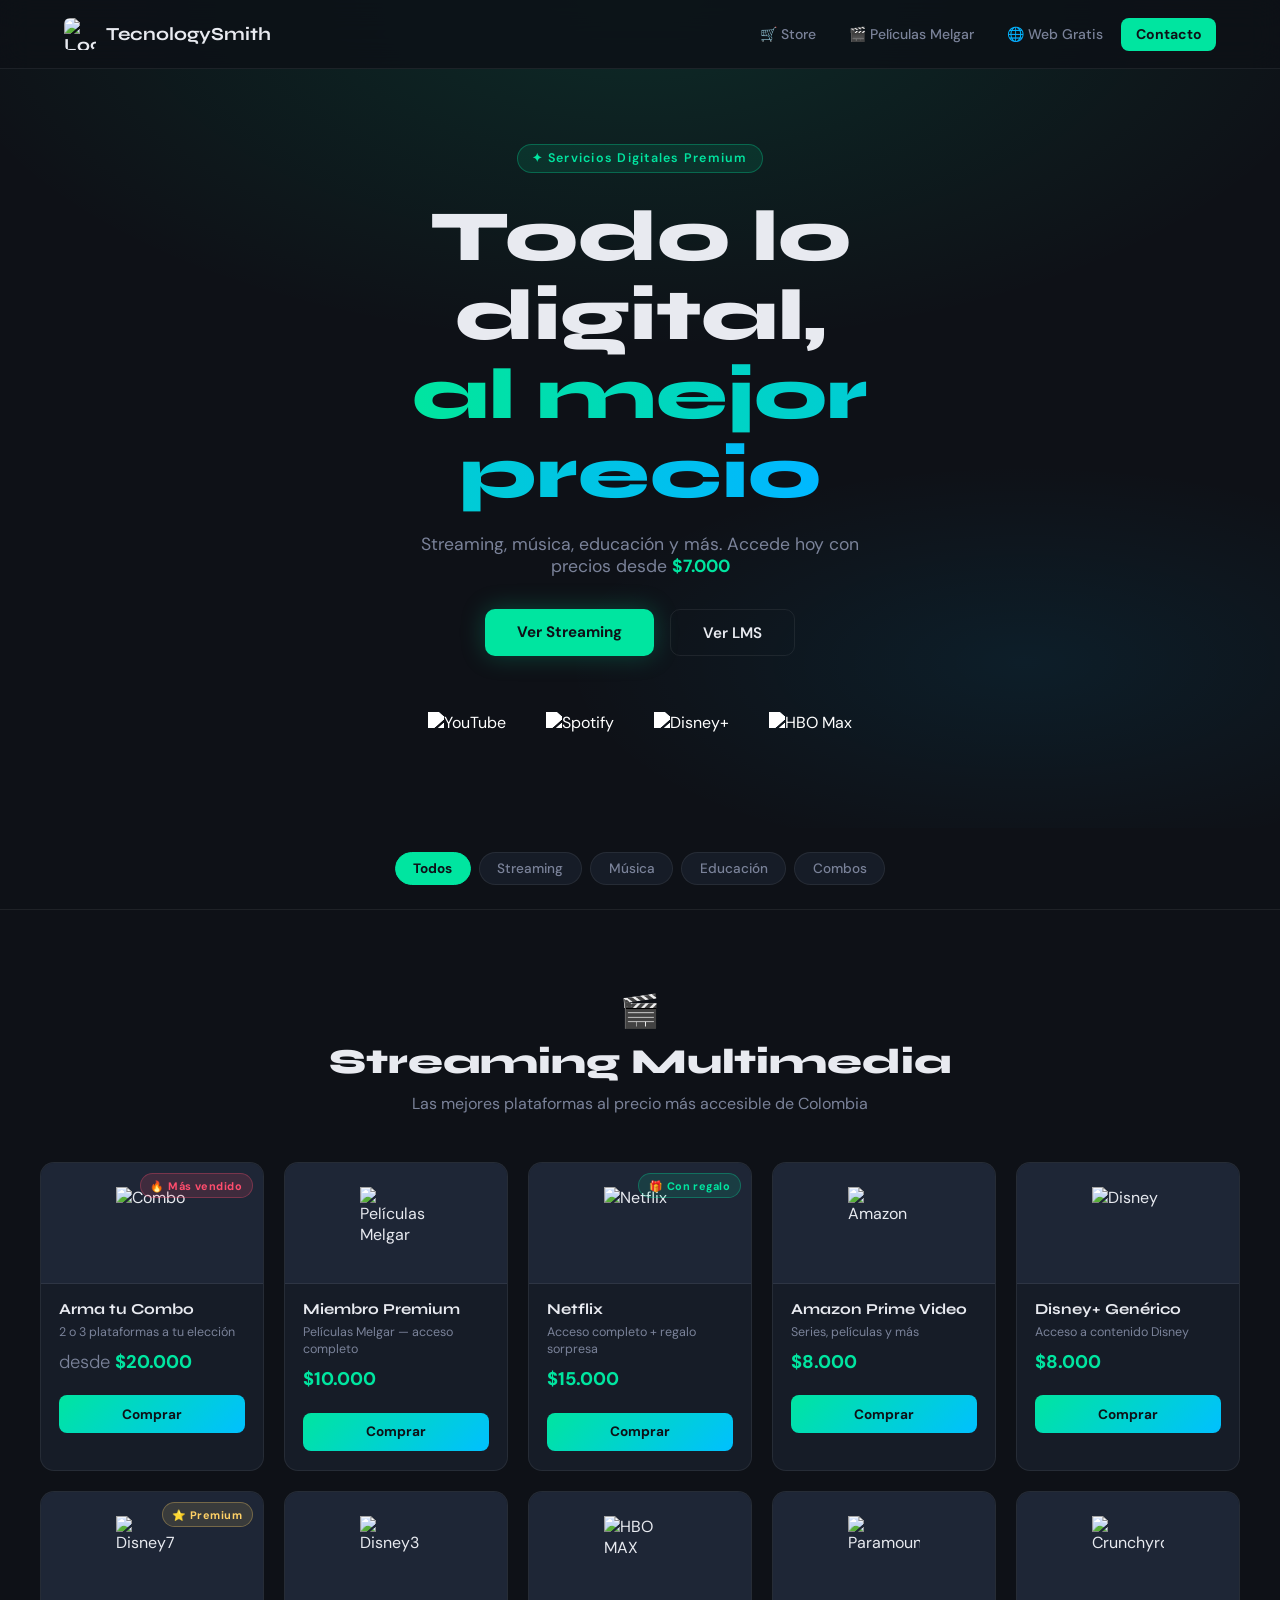
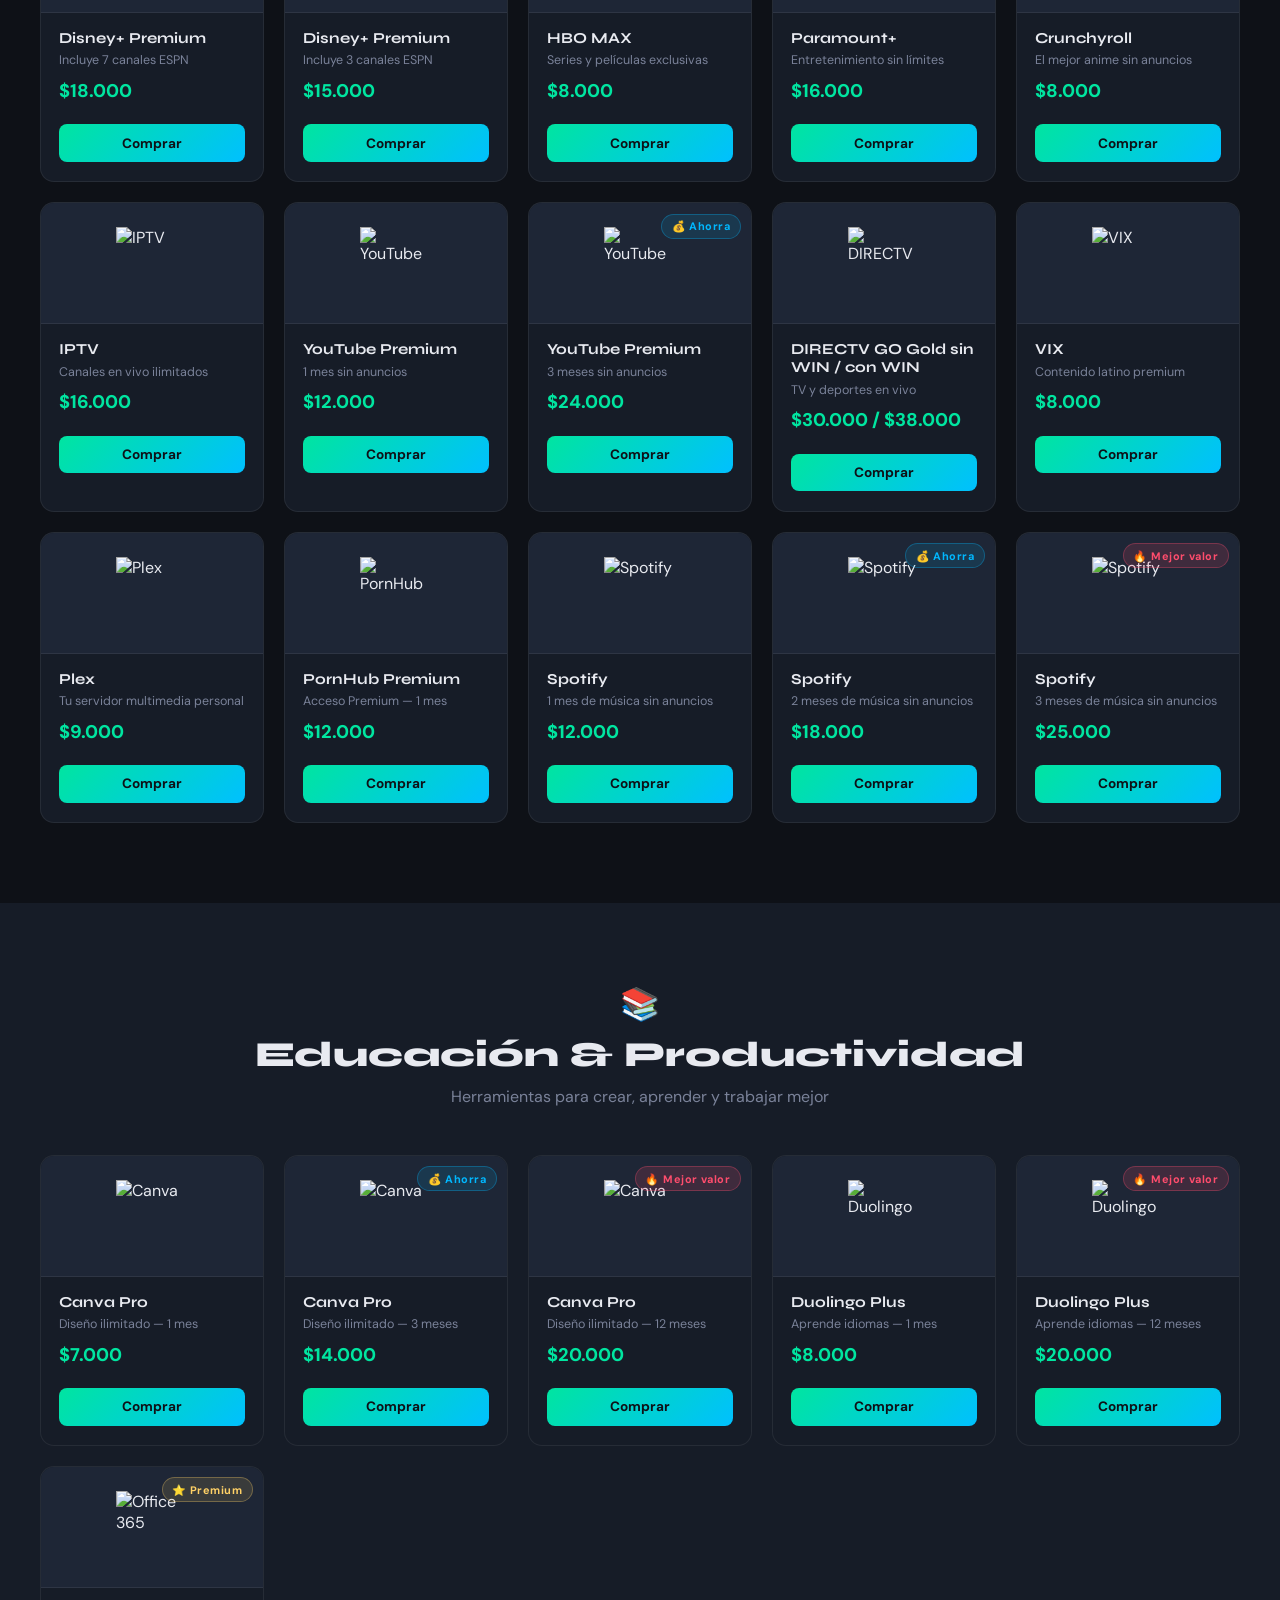
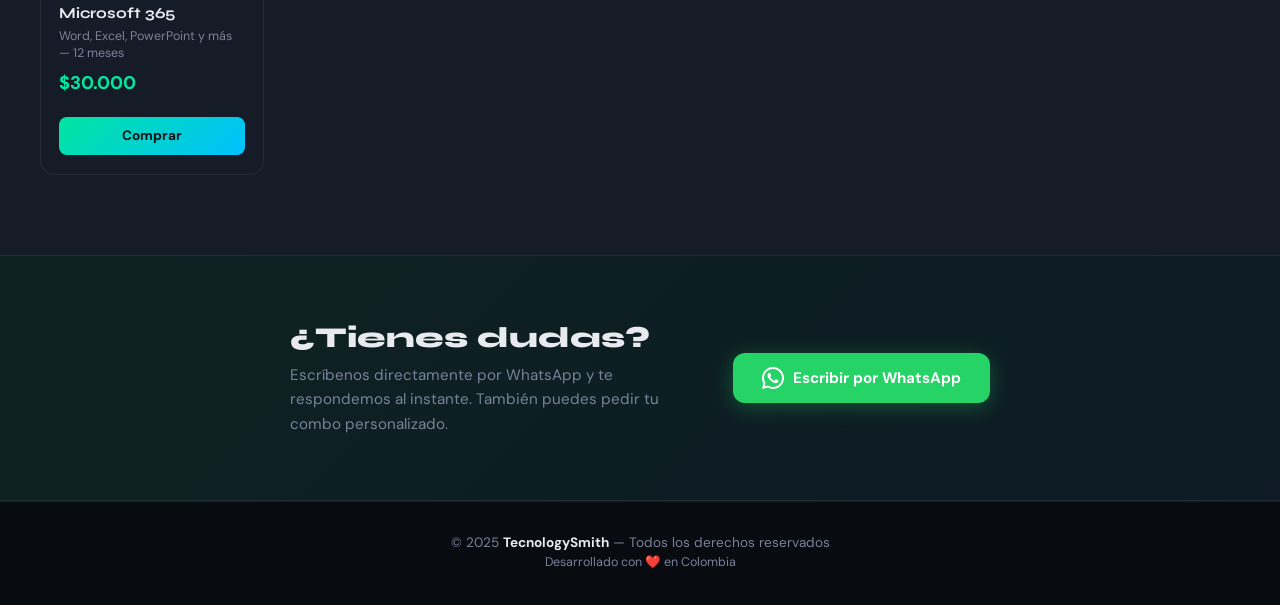
==== commit 99dd0c7c: "Update prices and purchase links for Paramount and IPTV" ====
--- a/index.html
+++ b/index.html
@@ -157,8 +157,8 @@
         <div class="card-body">
           <h4>Paramount+</h4>
           <p class="card-desc">Entretenimiento sin límites</p>
-          <div class="card-price"><strong>$8.000</strong></div>
-          <a class="card-btn" href="https://wa.me/573222117202?text=Hola,%20vengo%20de%20la%20pagina%20y%20quiero%20comprar%20Paramount%20$8.000">Comprar</a>
+          <div class="card-price"><strong>$16.000</strong></div>
+          <a class="card-btn" href="https://wa.me/573222117202?text=Hola,%20vengo%20de%20la%20pagina%20y%20quiero%20comprar%20Paramount%20$16.000">Comprar</a>
         </div>
       </div>
 
@@ -177,8 +177,8 @@
         <div class="card-body">
           <h4>IPTV</h4>
           <p class="card-desc">Canales en vivo ilimitados</p>
-          <div class="card-price"><strong>$12.000</strong></div>
-          <a class="card-btn" href="https://wa.me/573222117202?text=Hola,%20vengo%20de%20la%20pagina%20y%20quiero%20comprar%20IPTV%20$10.000">Comprar</a>
+          <div class="card-price"><strong>$16.000</strong></div>
+          <a class="card-btn" href="https://wa.me/573222117202?text=Hola,%20vengo%20de%20la%20pagina%20y%20quiero%20comprar%20IPTV%20$16.000">Comprar</a>
         </div>
       </div>
 
@@ -209,7 +209,7 @@
           <h4>DIRECTV GO Gold sin WIN / con WIN</h4>
           <p class="card-desc">TV y deportes en vivo</p>
           <div class="card-price"><strong>$30.000 / $38.000</strong></div>
-          <a class="card-btn" href="https://wa.me/573222117202?text=Hola,%20vengo%20de%20la%20pagina%20y%20quiero%20comprar%20DIRECTV%20GO%20GOLD%20$17.000">Comprar</a>
+          <a class="card-btn" href="https://wa.me/573222117202?text=Hola,%20vengo%20de%20la%20pagina%20y%20quiero%20comprar%20DIRECTV%20GO%20GOLD">Comprar</a>
         </div>
       </div>
 
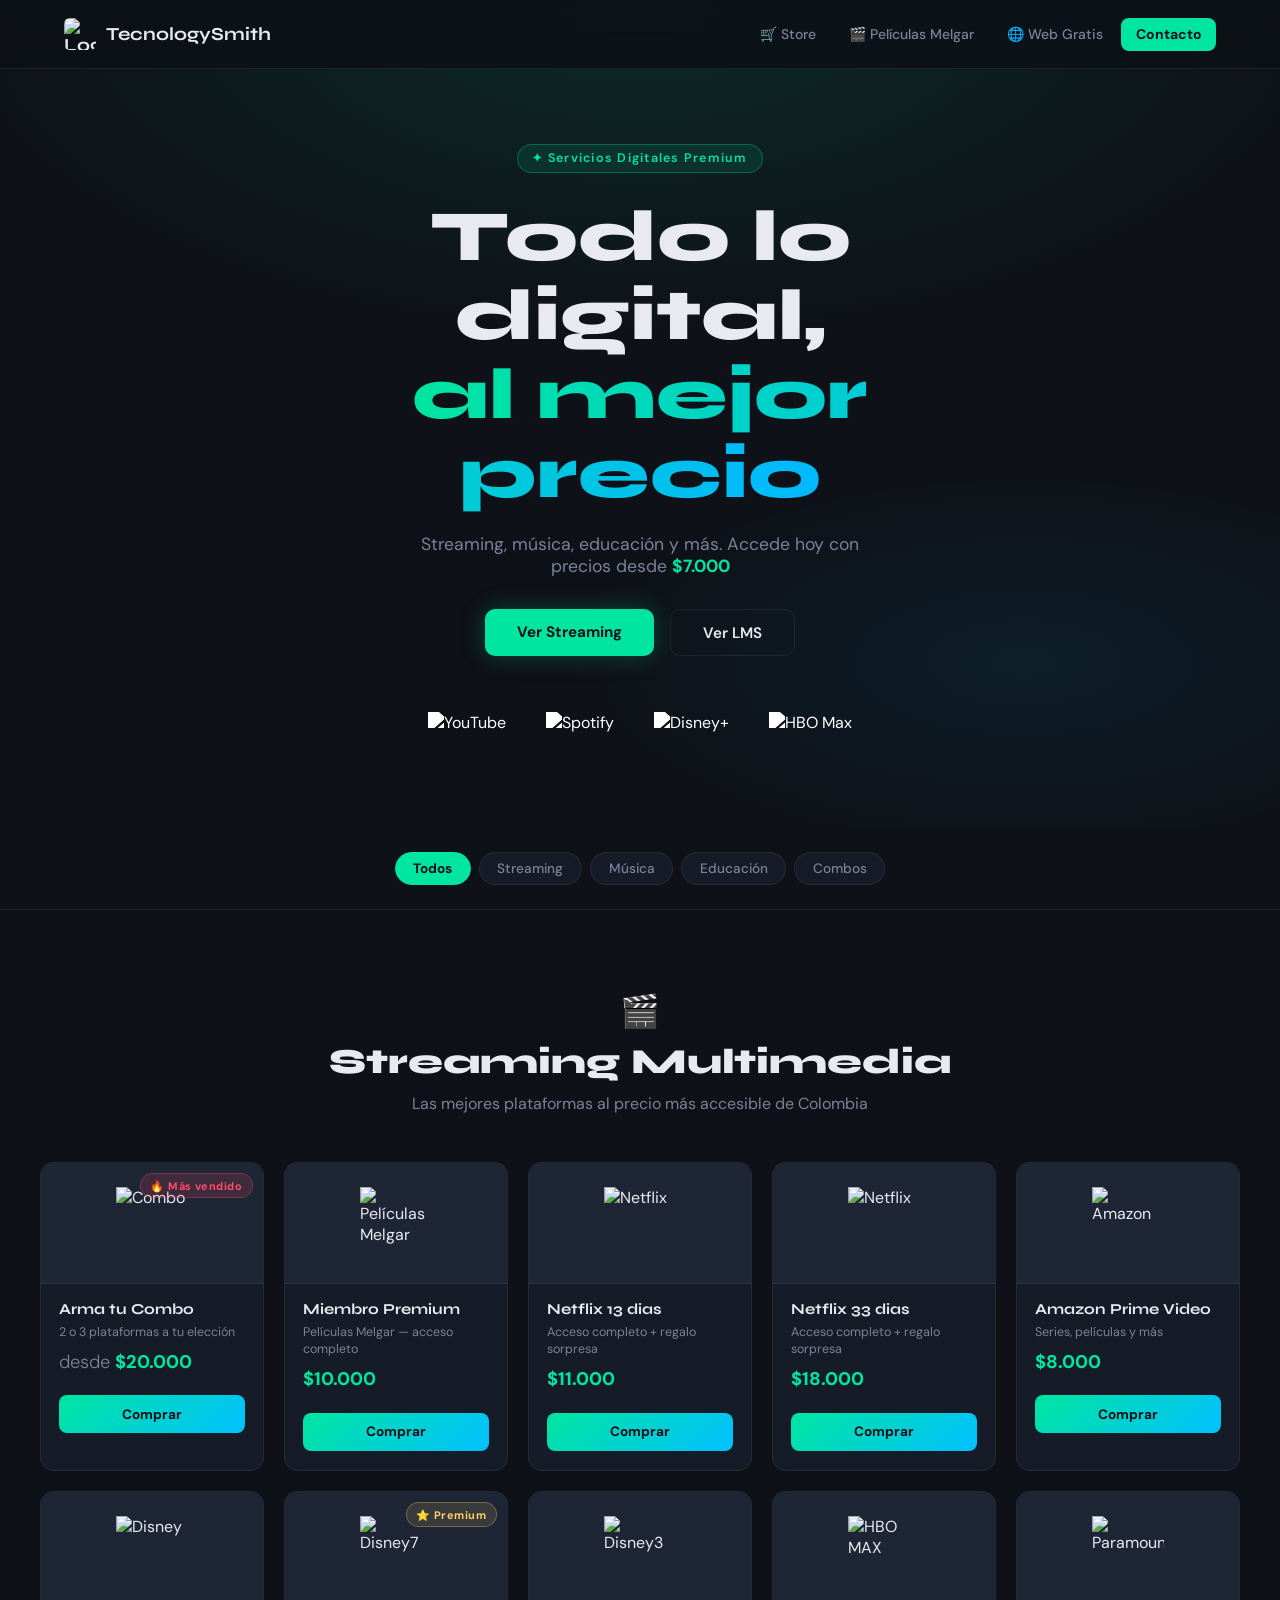
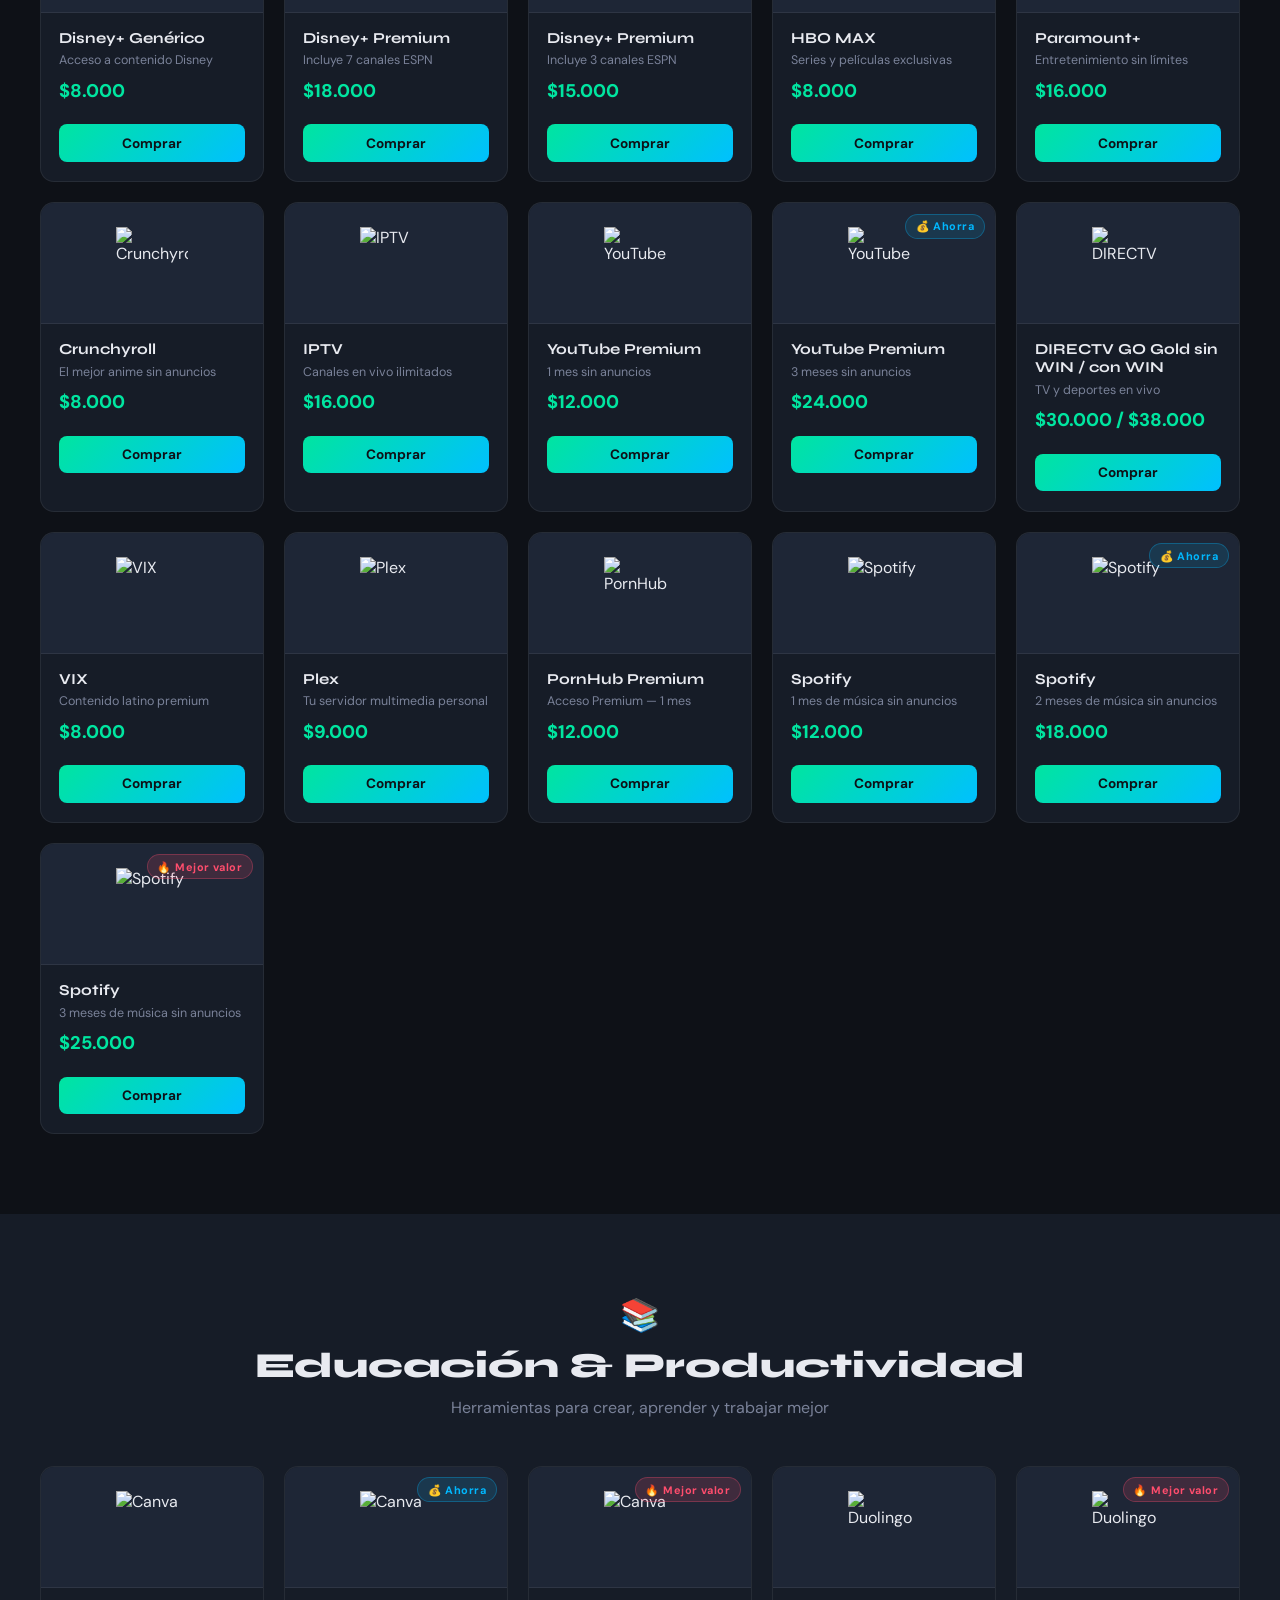
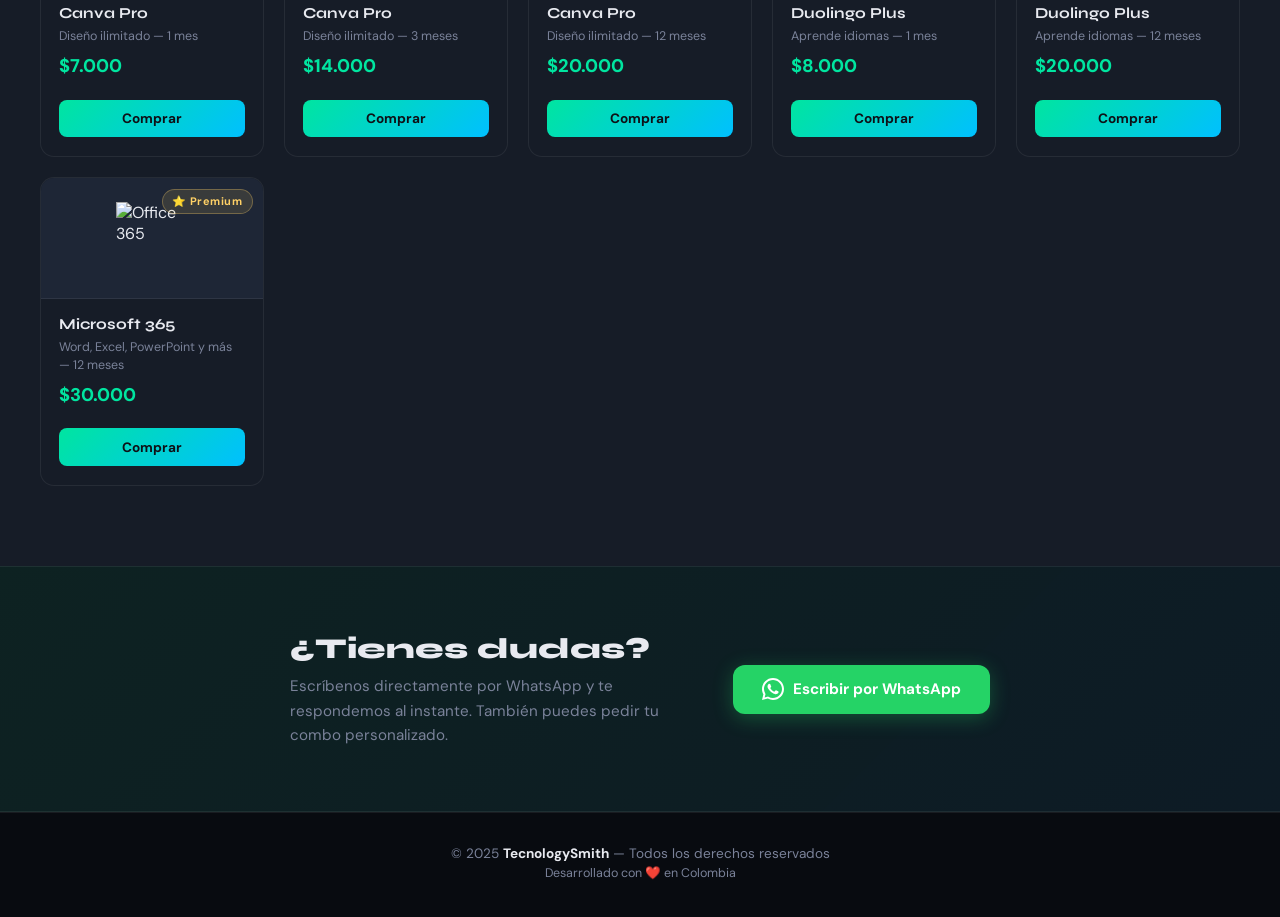
==== commit f59abd76: "Modify Netflix card information and add new options Updated Netflix card details and added new Netfl" ====
--- a/index.html
+++ b/index.html
@@ -91,13 +91,22 @@
       </div>
 
       <div class="card" data-category="streaming" data-aos>
-        <div class="card-badge badge-gift">🎁 Con regalo</div>
-        <div class="card-icon"><img src="https://i.ibb.co/1JYhz0P1/download.png" alt="Netflix"></div>
-        <div class="card-body">
-          <h4>Netflix</h4>
+       <div class="card-icon"><img src="https://familystreamplayer.com/wp-content/uploads/2026/11/Eleven-protagoniza-diseno-Netflix-de-13-dias.png" alt="Netflix"></div>
+        <div class="card-body">
+          <h4>Netflix 13 dias</h4>
           <p class="card-desc">Acceso completo + regalo sorpresa</p>
-          <div class="card-price"><strong>$15.000</strong></div>
-          <a class="card-btn" href="https://wa.me/573222117202?text=Hola,%20vengo%20de%20la%20pagina%20y%20quiero%20comprar%20Netflix%20$15.000+🎁">Comprar</a>
+          <div class="card-price"><strong>$11.000</strong></div>
+          <a class="card-btn" href="https://wa.me/573222117202?text=Hola,%20vengo%20de%20la%20pagina%20y%20quiero%20comprar%20Netflix%2013%20dias%20$15.000+🎁">Comprar</a>
+        </div>
+      </div>
+
+      <div class="card" data-category="streaming" data-aos>
+        <div class="card-icon"><img src="https://familystreamplayer.com/wp-content/uploads/2026/11/Tarjeta-promocional-de-Merlina.png" alt="Netflix"></div>
+        <div class="card-body">
+          <h4>Netflix 33 dias</h4>
+          <p class="card-desc">Acceso completo + regalo sorpresa</p>
+          <div class="card-price"><strong>$18.000</strong></div>
+          <a class="card-btn" href="https://wa.me/573222117202?text=Hola,%20vengo%20de%20la%20pagina%20y%20quiero%20comprar%20Netflix%2033%20dias%20$18.000+🎁">Comprar</a>
         </div>
       </div>
 
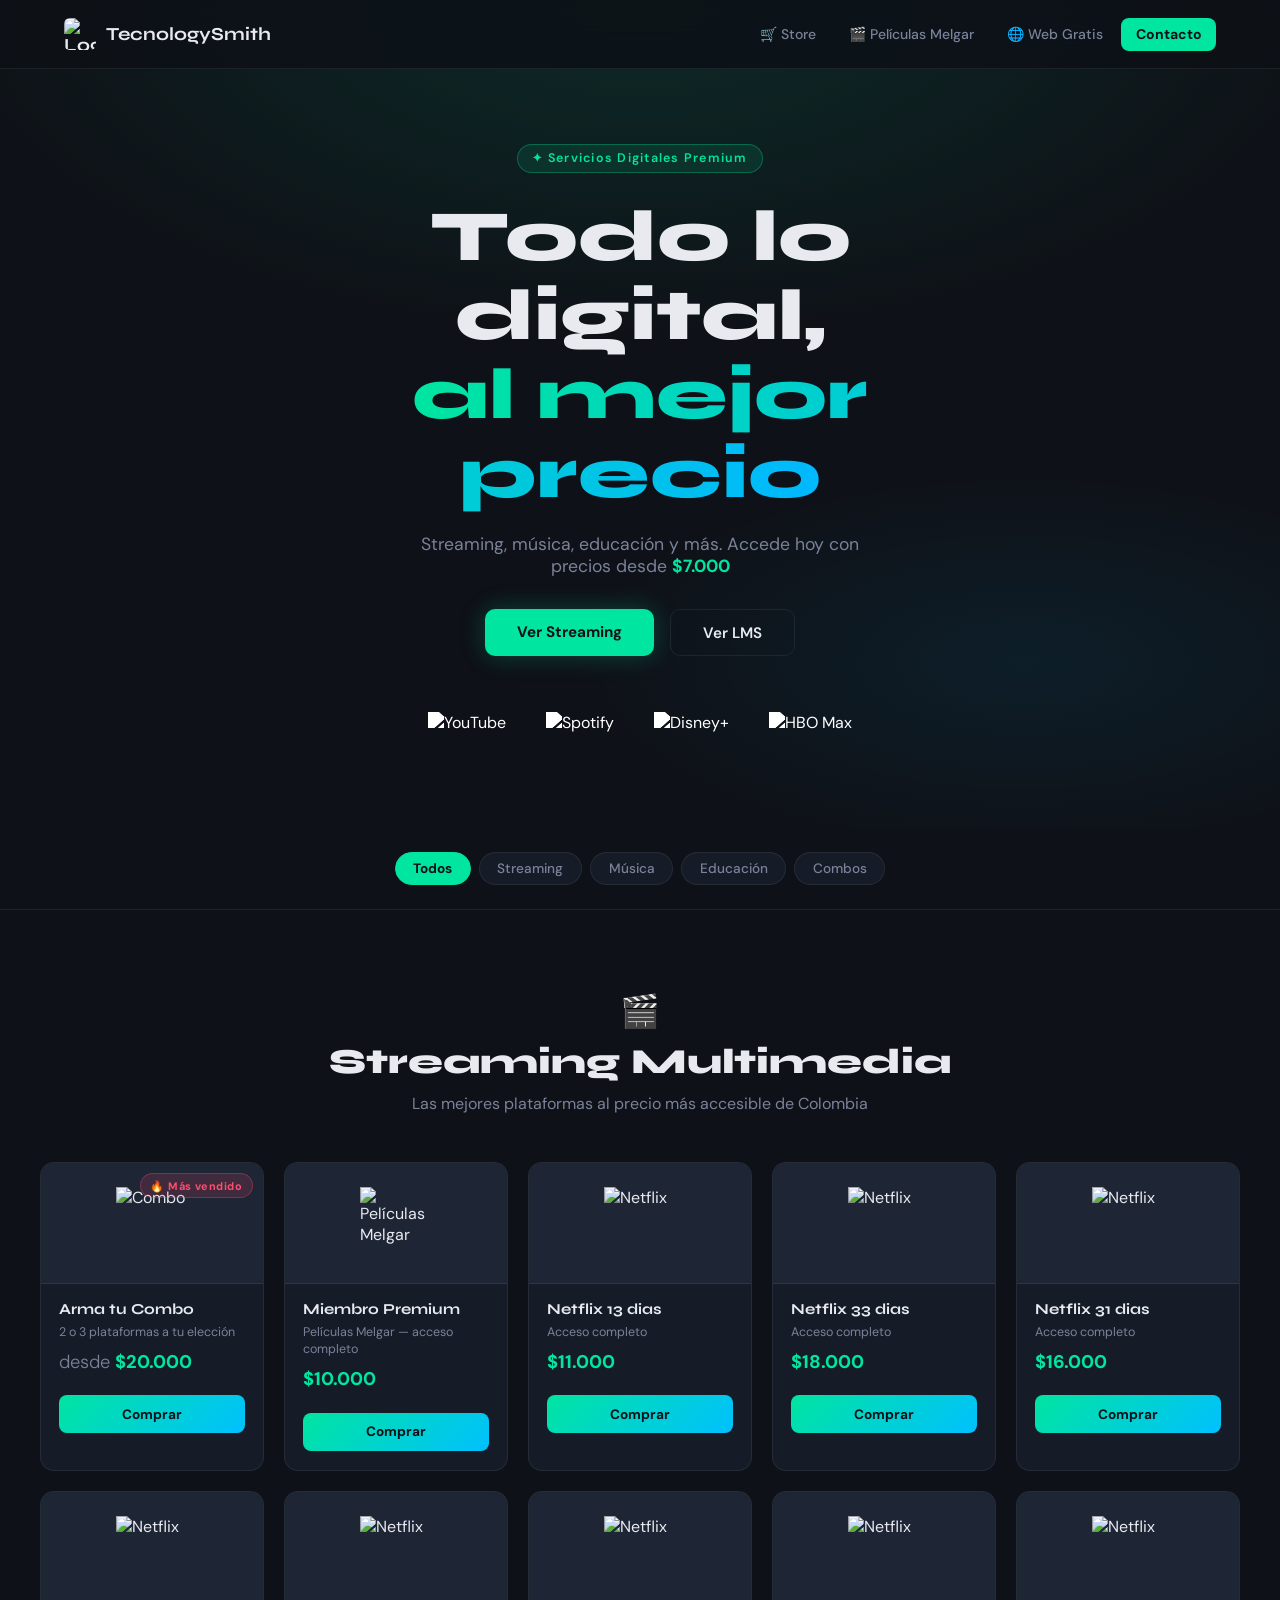
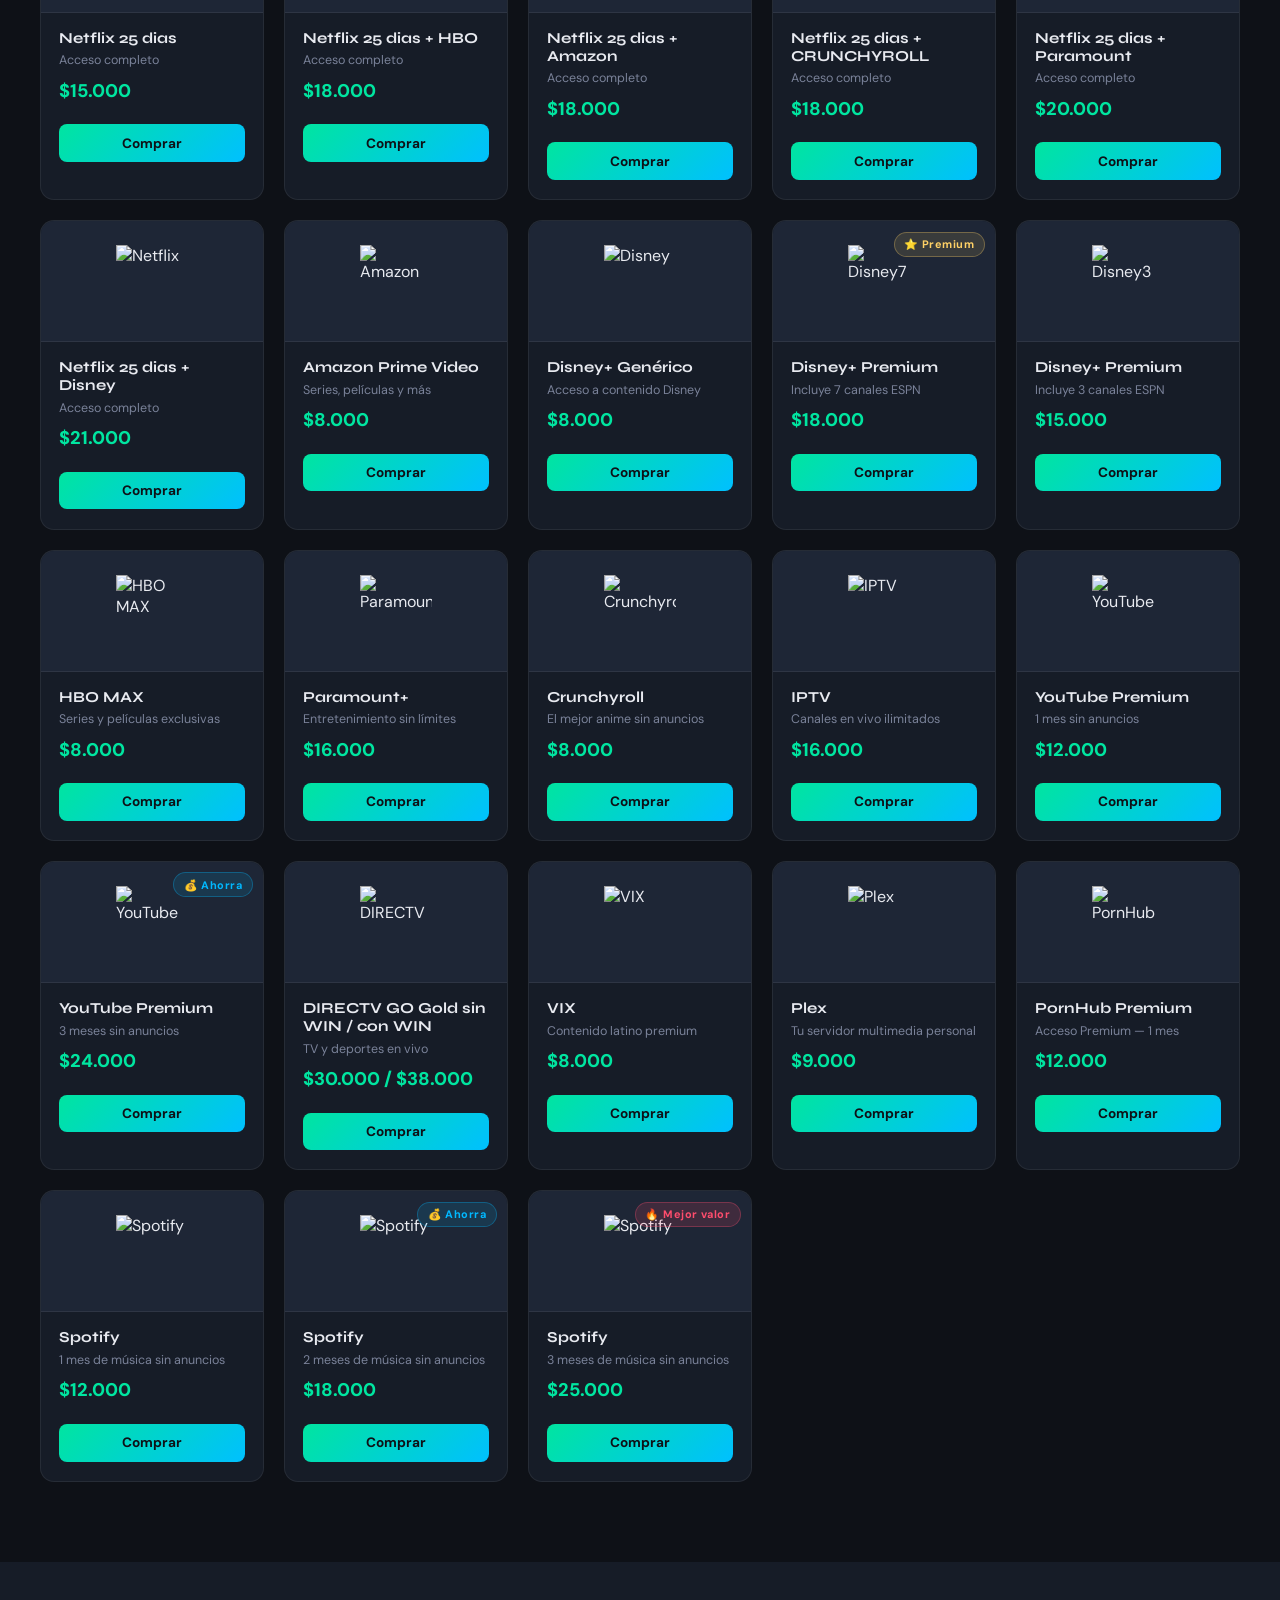
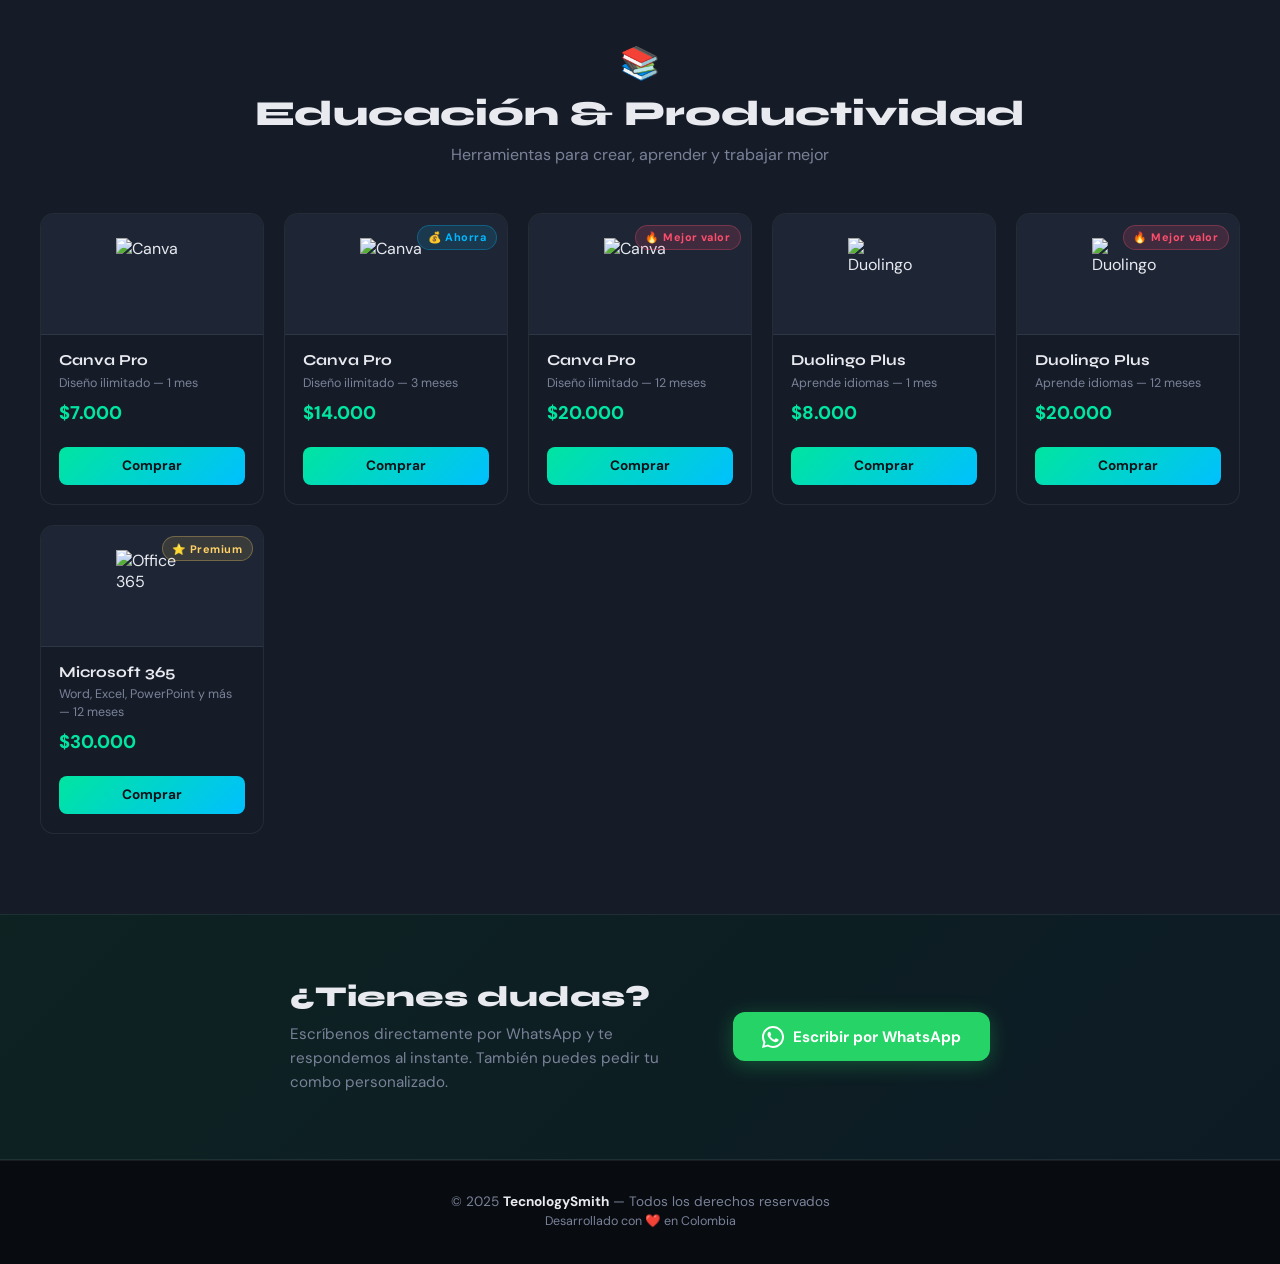
==== commit fee361a0: "Modify Netflix subscription details in index.html Updated Netflix subscription options and prices in" ====
--- a/index.html
+++ b/index.html
@@ -94,9 +94,9 @@
        <div class="card-icon"><img src="https://familystreamplayer.com/wp-content/uploads/2026/11/Eleven-protagoniza-diseno-Netflix-de-13-dias.png" alt="Netflix"></div>
         <div class="card-body">
           <h4>Netflix 13 dias</h4>
-          <p class="card-desc">Acceso completo + regalo sorpresa</p>
+          <p class="card-desc">Acceso completo</p>
           <div class="card-price"><strong>$11.000</strong></div>
-          <a class="card-btn" href="https://wa.me/573222117202?text=Hola,%20vengo%20de%20la%20pagina%20y%20quiero%20comprar%20Netflix%2013%20dias%20$15.000+🎁">Comprar</a>
+          <a class="card-btn" href="https://wa.me/573222117202?text=Hola,%20vengo%20de%20la%20pagina%20y%20quiero%20comprar%20Netflix%2013%20dias%20$11.000">Comprar</a>
         </div>
       </div>
 
@@ -104,11 +104,84 @@
         <div class="card-icon"><img src="https://familystreamplayer.com/wp-content/uploads/2026/11/Tarjeta-promocional-de-Merlina.png" alt="Netflix"></div>
         <div class="card-body">
           <h4>Netflix 33 dias</h4>
-          <p class="card-desc">Acceso completo + regalo sorpresa</p>
-          <div class="card-price"><strong>$18.000</strong></div>
-          <a class="card-btn" href="https://wa.me/573222117202?text=Hola,%20vengo%20de%20la%20pagina%20y%20quiero%20comprar%20Netflix%2033%20dias%20$18.000+🎁">Comprar</a>
-        </div>
-      </div>
+          <p class="card-desc">Acceso completo</p>
+          <div class="card-price"><strong>$18.000</strong></div>
+          <a class="card-btn" href="https://wa.me/573222117202?text=Hola,%20vengo%20de%20la%20pagina%20y%20quiero%20comprar%20Netflix%2033%20dias%20$18.000">Comprar</a>
+        </div>
+      </div>
+
+      <div class="card" data-category="streaming" data-aos>
+        <div class="card-icon"><img src="https://familystreamplayer.com/wp-content/uploads/2025/01/Promocion-Netflix-de-31-dias-367x367.png" alt="Netflix"></div>
+        <div class="card-body">
+          <h4>Netflix 31 dias</h4>
+          <p class="card-desc">Acceso completo</p>
+          <div class="card-price"><strong>$16.000</strong></div>
+          <a class="card-btn" href="https://wa.me/573222117202?text=Hola,%20vengo%20de%20la%20pagina%20y%20quiero%20comprar%20Netflix%2031%20dias%20$16.000">Comprar</a>
+        </div>
+      </div>
+
+      <div class="card" data-category="streaming" data-aos>
+        <div class="card-icon"><img src="https://familystreamplayer.com/wp-content/uploads/2024/10/25-DIAS-367x367.pngg" alt="Netflix"></div>
+        <div class="card-body">
+          <h4>Netflix 25 dias</h4>
+          <p class="card-desc">Acceso completo</p>
+          <div class="card-price"><strong>$15.000</strong></div>
+          <a class="card-btn" href="https://wa.me/573222117202?text=Hola,%20vengo%20de%20la%20pagina%20y%20quiero%20comprar%20Netflix%2025%20dias%20$15.000">Comprar</a>
+        </div>
+      </div>    
+      
+
+      <div class="card" data-category="streaming" data-aos>
+        <div class="card-icon"><img src="https://familystreamplayer.com/wp-content/uploads/2024/12/COMBO-NETFLIX-HBOMAX-SP-1-367x367.png" alt="Netflix"></div>
+        <div class="card-body">
+          <h4>Netflix 25 dias + HBO</h4>
+          <p class="card-desc">Acceso completo</p>
+          <div class="card-price"><strong>$18.000</strong></div>
+          <a class="card-btn" href="https://wa.me/573222117202?text=Hola,%20vengo%20de%20la%20pagina%20y%20quiero%20comprar%20Netflix%2025%20dias%20$+%20HBO%2018.000">Comprar</a>
+        </div>
+      </div>
+
+            <div class="card" data-category="streaming" data-aos>
+        <div class="card-icon"><img src="https://familystreamplayer.com/wp-content/uploads/2024/12/COMBO-NETFLIX-PRIMEVIDEO-SP-367x367.png" alt="Netflix"></div>
+        <div class="card-body">
+          <h4>Netflix 25 dias + Amazon</h4>
+          <p class="card-desc">Acceso completo</p>
+          <div class="card-price"><strong>$18.000</strong></div>
+          <a class="card-btn" href="https://wa.me/573222117202?text=Hola,%20vengo%20de%20la%20pagina%20y%20quiero%20comprar%20Netflix%2025%20dias%20$+%20Amazon%2018.000">Comprar</a>
+        </div>
+      </div>  
+
+      
+      <div class="card" data-category="streaming" data-aos>
+        <div class="card-icon"><img src="https://familystreamplayer.com/wp-content/uploads/2024/12/COMBO-NETFLIX-CRUNCHYROLL-SP-367x367.png" alt="Netflix"></div>
+        <div class="card-body">
+          <h4>Netflix 25 dias + CRUNCHYROLL</h4>
+          <p class="card-desc">Acceso completo</p>
+          <div class="card-price"><strong>$18.000</strong></div>
+          <a class="card-btn" href="https://wa.me/573222117202?text=Hola,%20vengo%20de%20la%20pagina%20y%20quiero%20comprar%20Netflix%2025%20dias%20$+%20CRUNCHYROLL%2018.000">Comprar</a>
+        </div>
+      </div>  
+
+      
+      <div class="card" data-category="streaming" data-aos>
+        <div class="card-icon"><img src="https://familystreamplayer.com/wp-content/uploads/2024/12/COMBO-NETFLIX-PARAMOUNT-SP-367x367.png" alt="Netflix"></div>
+        <div class="card-body">
+          <h4>Netflix 25 dias + Paramount</h4>
+          <p class="card-desc">Acceso completo</p>
+          <div class="card-price"><strong>$20.000</strong></div>
+          <a class="card-btn" href="https://wa.me/573222117202?text=Hola,%20vengo%20de%20la%20pagina%20y%20quiero%20comprar%20Netflix%2025%20dias%20$+%20Paramount%2020.000">Comprar</a>
+        </div>
+      </div>  
+
+      <div class="card" data-category="streaming" data-aos>
+        <div class="card-icon"><img src="https://familystreamplayer.com/wp-content/uploads/2024/12/COMBO-NETFLIX-PARAMOUNT-SP-367x367.png" alt="Netflix"></div>
+        <div class="card-body">
+          <h4>Netflix 25 dias + Disney</h4>
+          <p class="card-desc">Acceso completo</p>
+          <div class="card-price"><strong>$21.000</strong></div>
+          <a class="card-btn" href="https://wa.me/573222117202?text=Hola,%20vengo%20de%20la%20pagina%20y%20quiero%20comprar%20Netflix%2025%20dias%20$+%20Disney%2021.000">Comprar</a>
+        </div>
+      </div>  
 
       <div class="card" data-category="streaming" data-aos>
         <div class="card-icon"><img src="https://i.ibb.co/ks0xQ8qT/download.png" alt="Amazon"></div>
